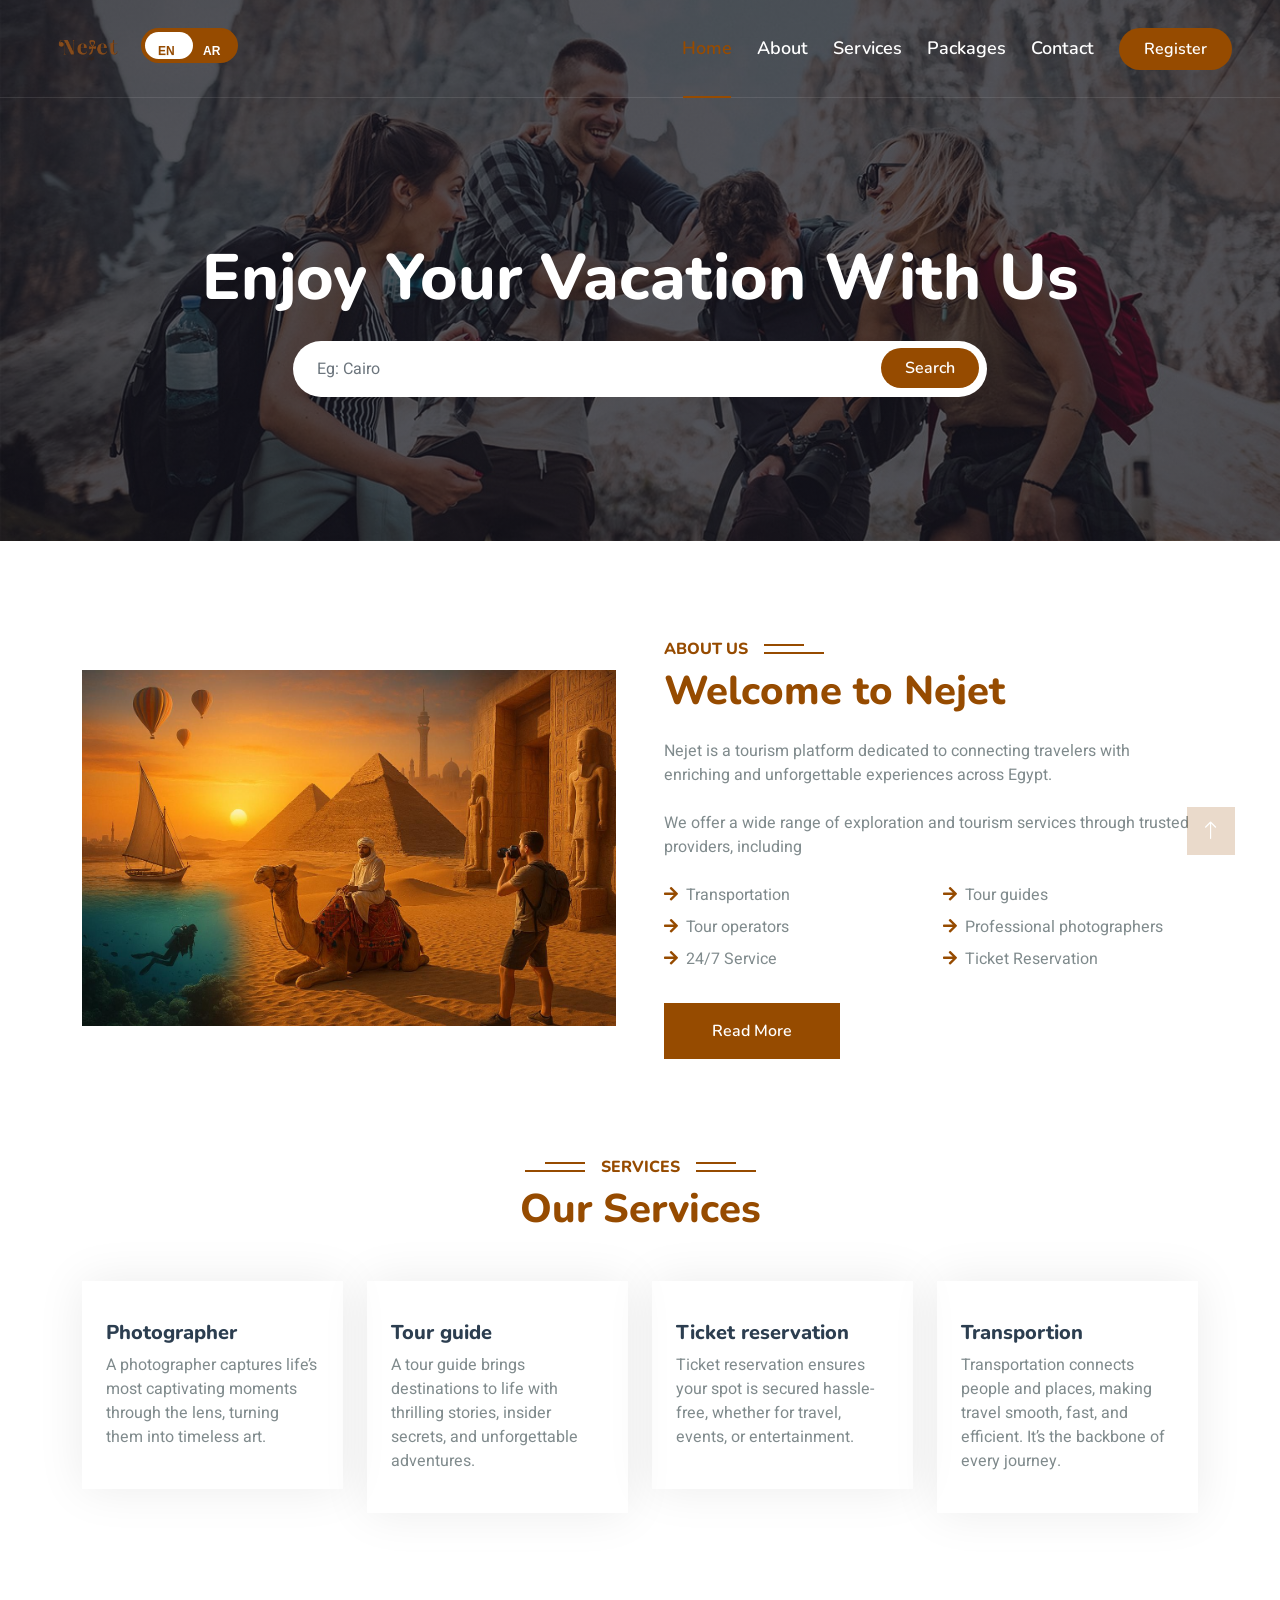
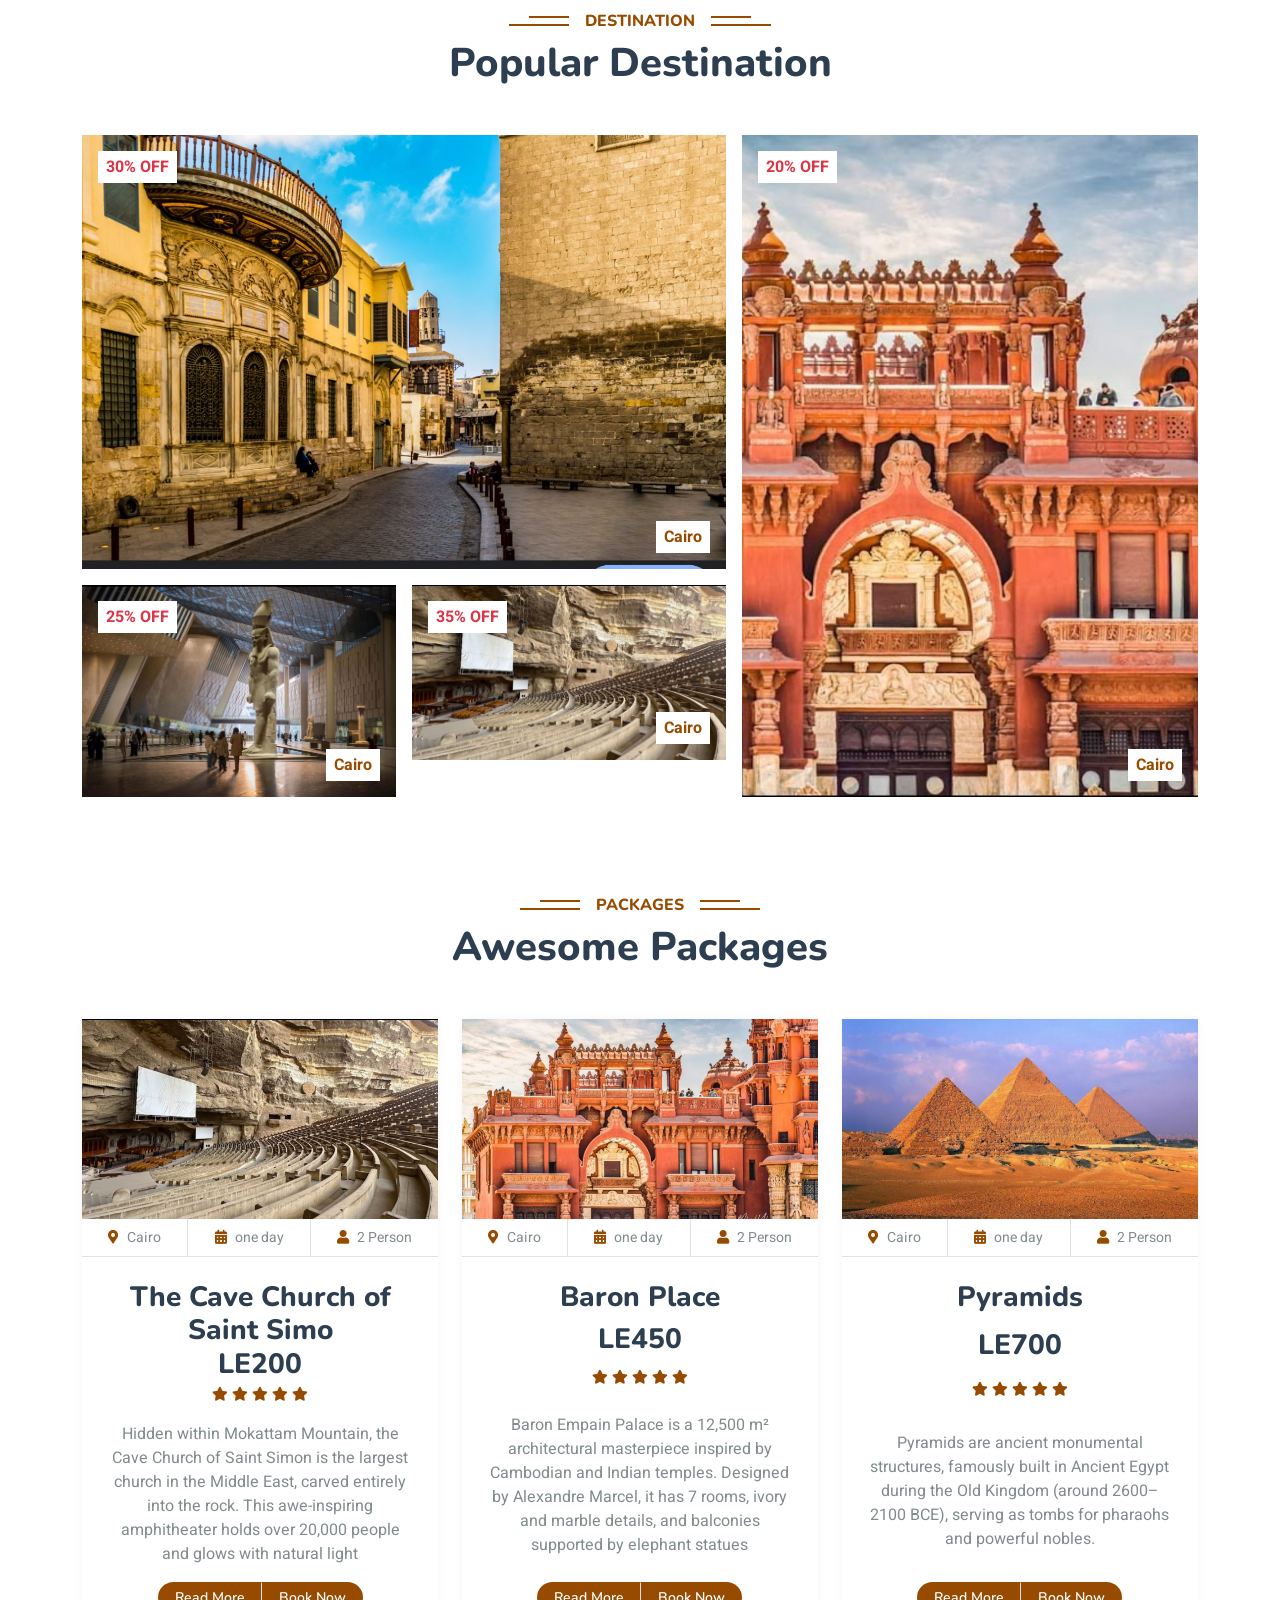
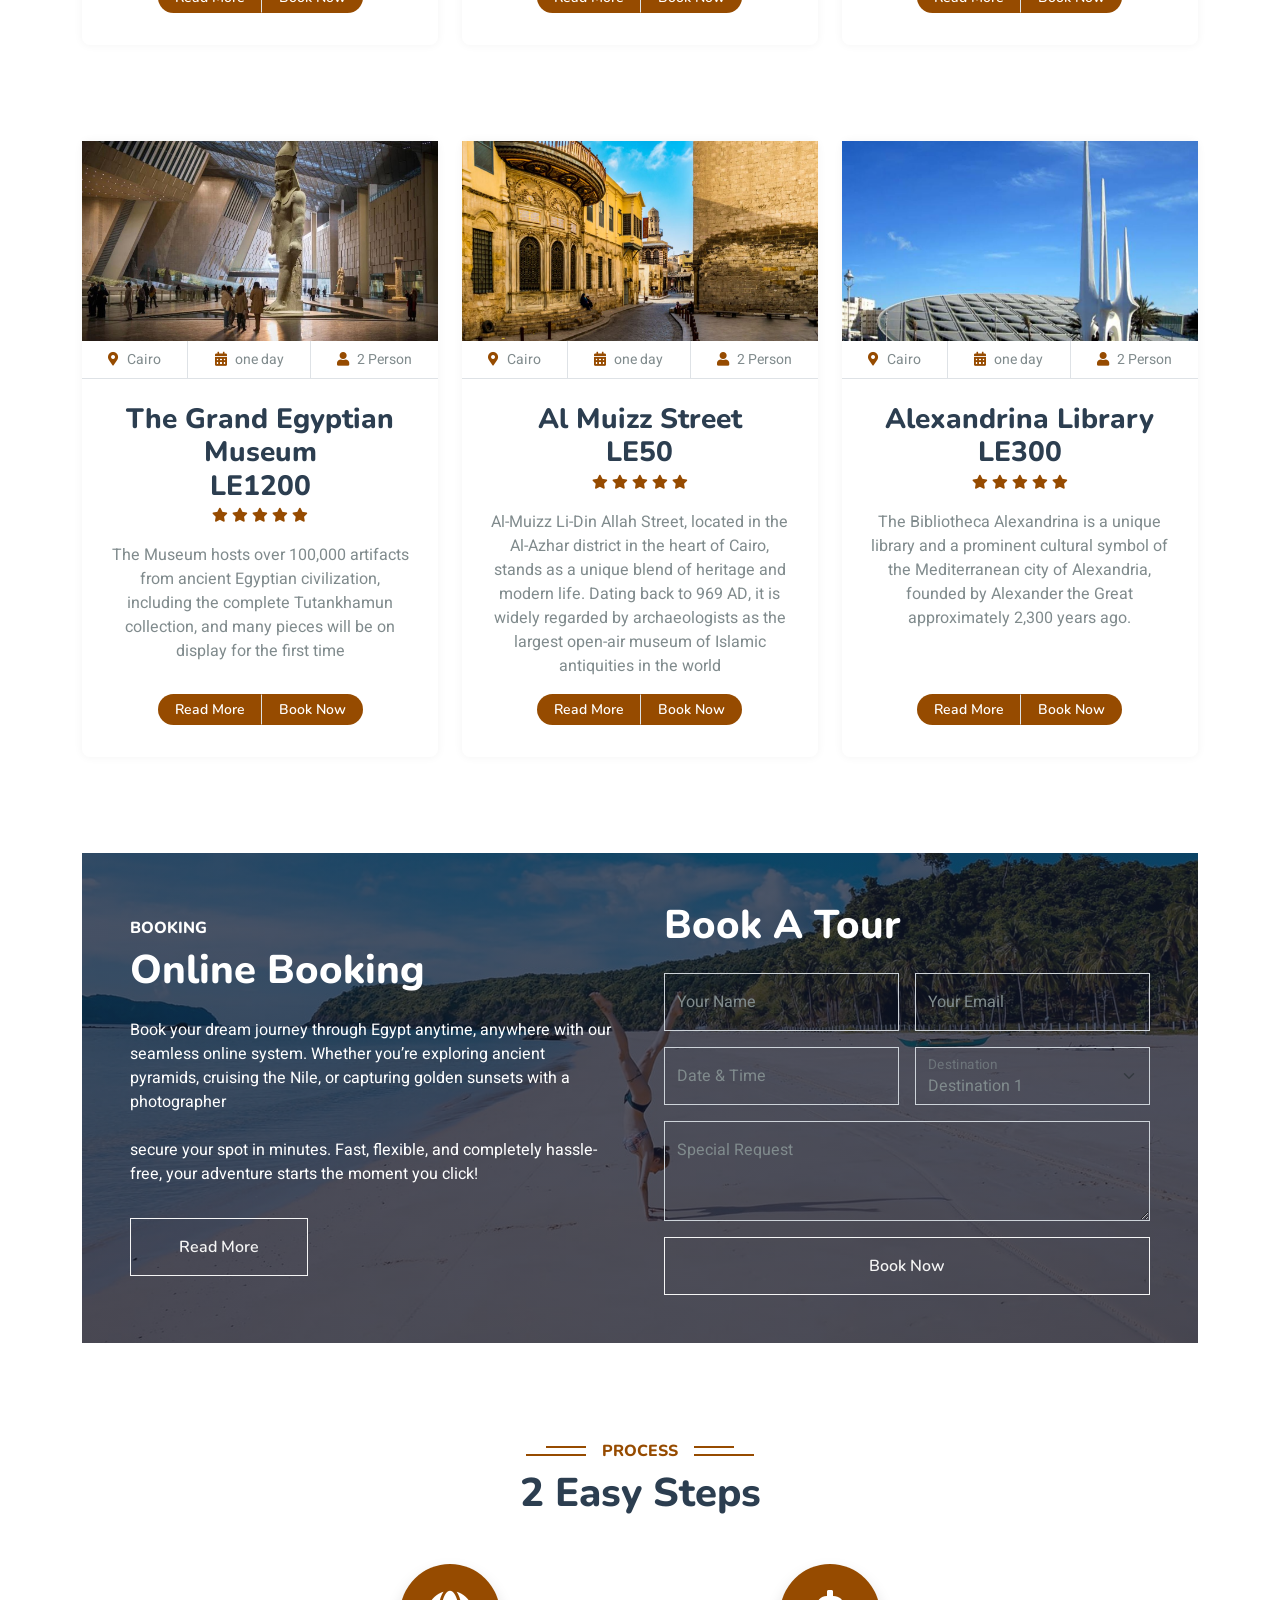
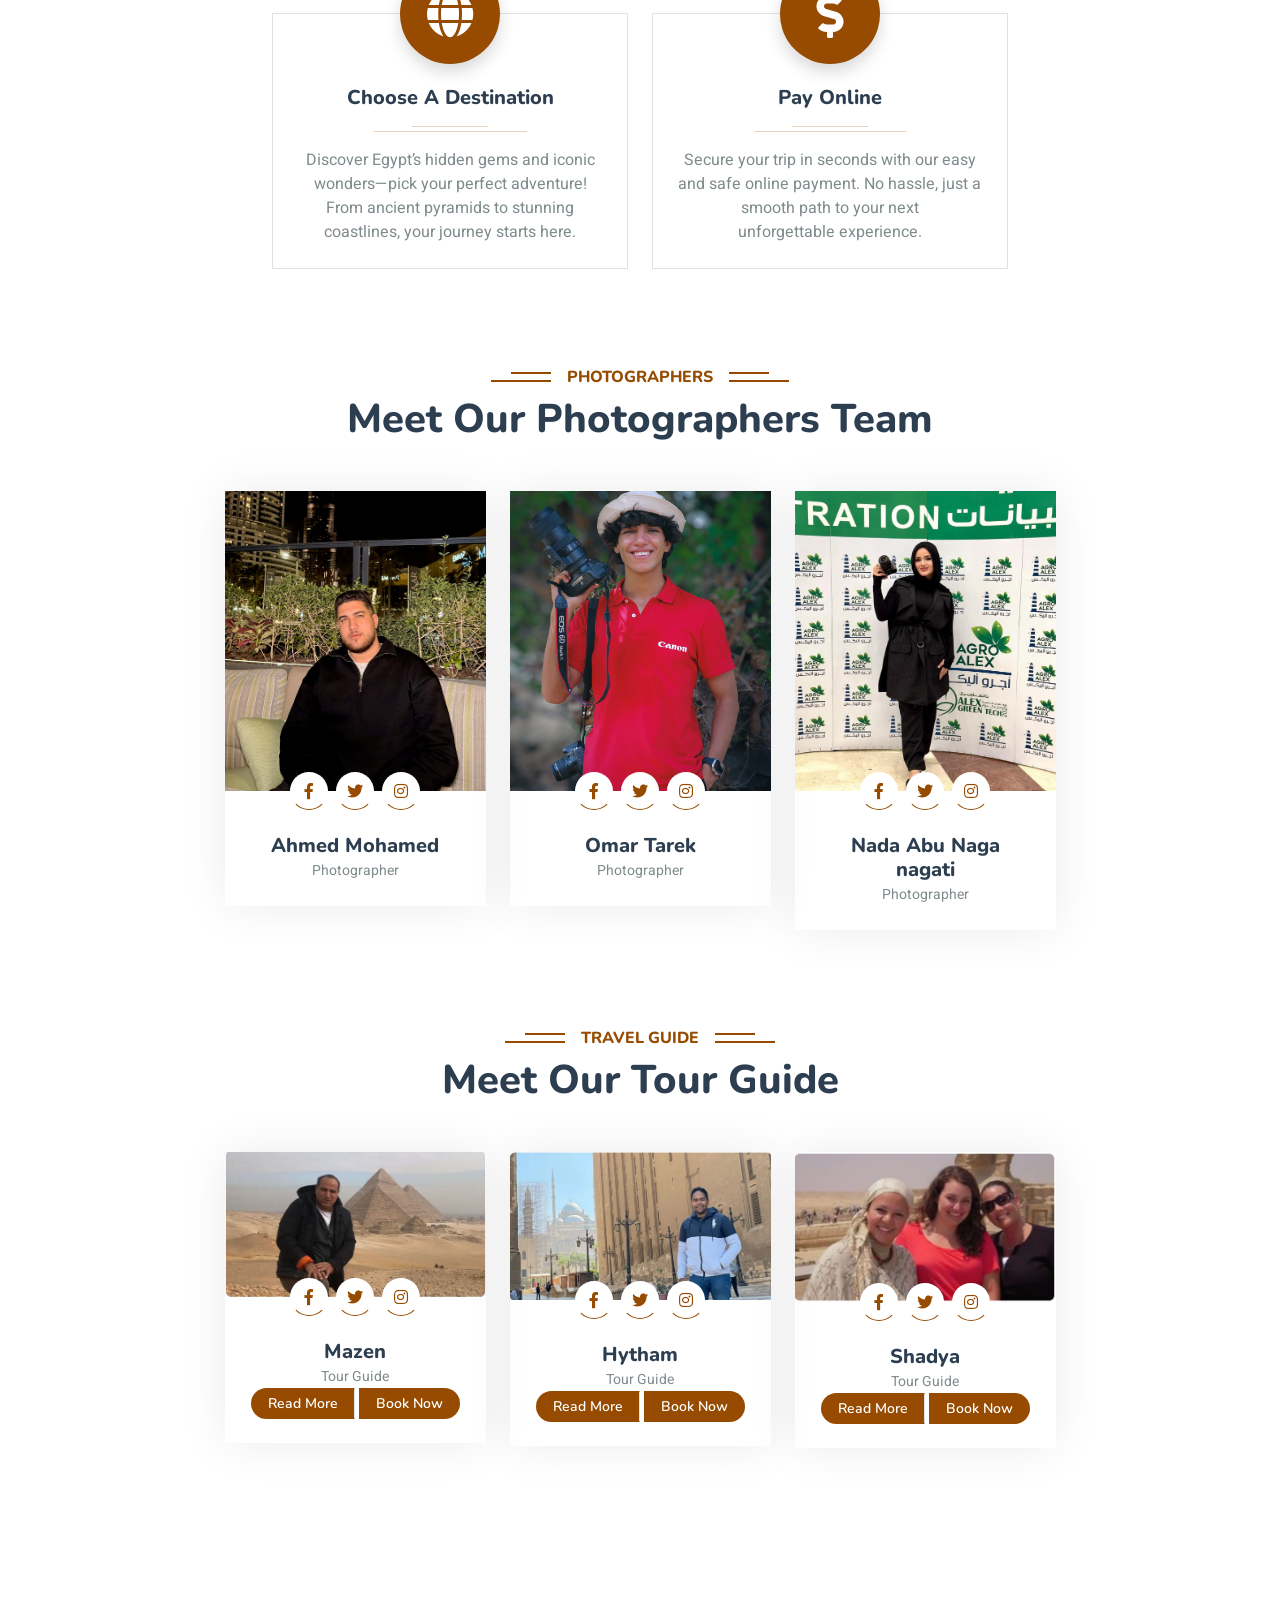
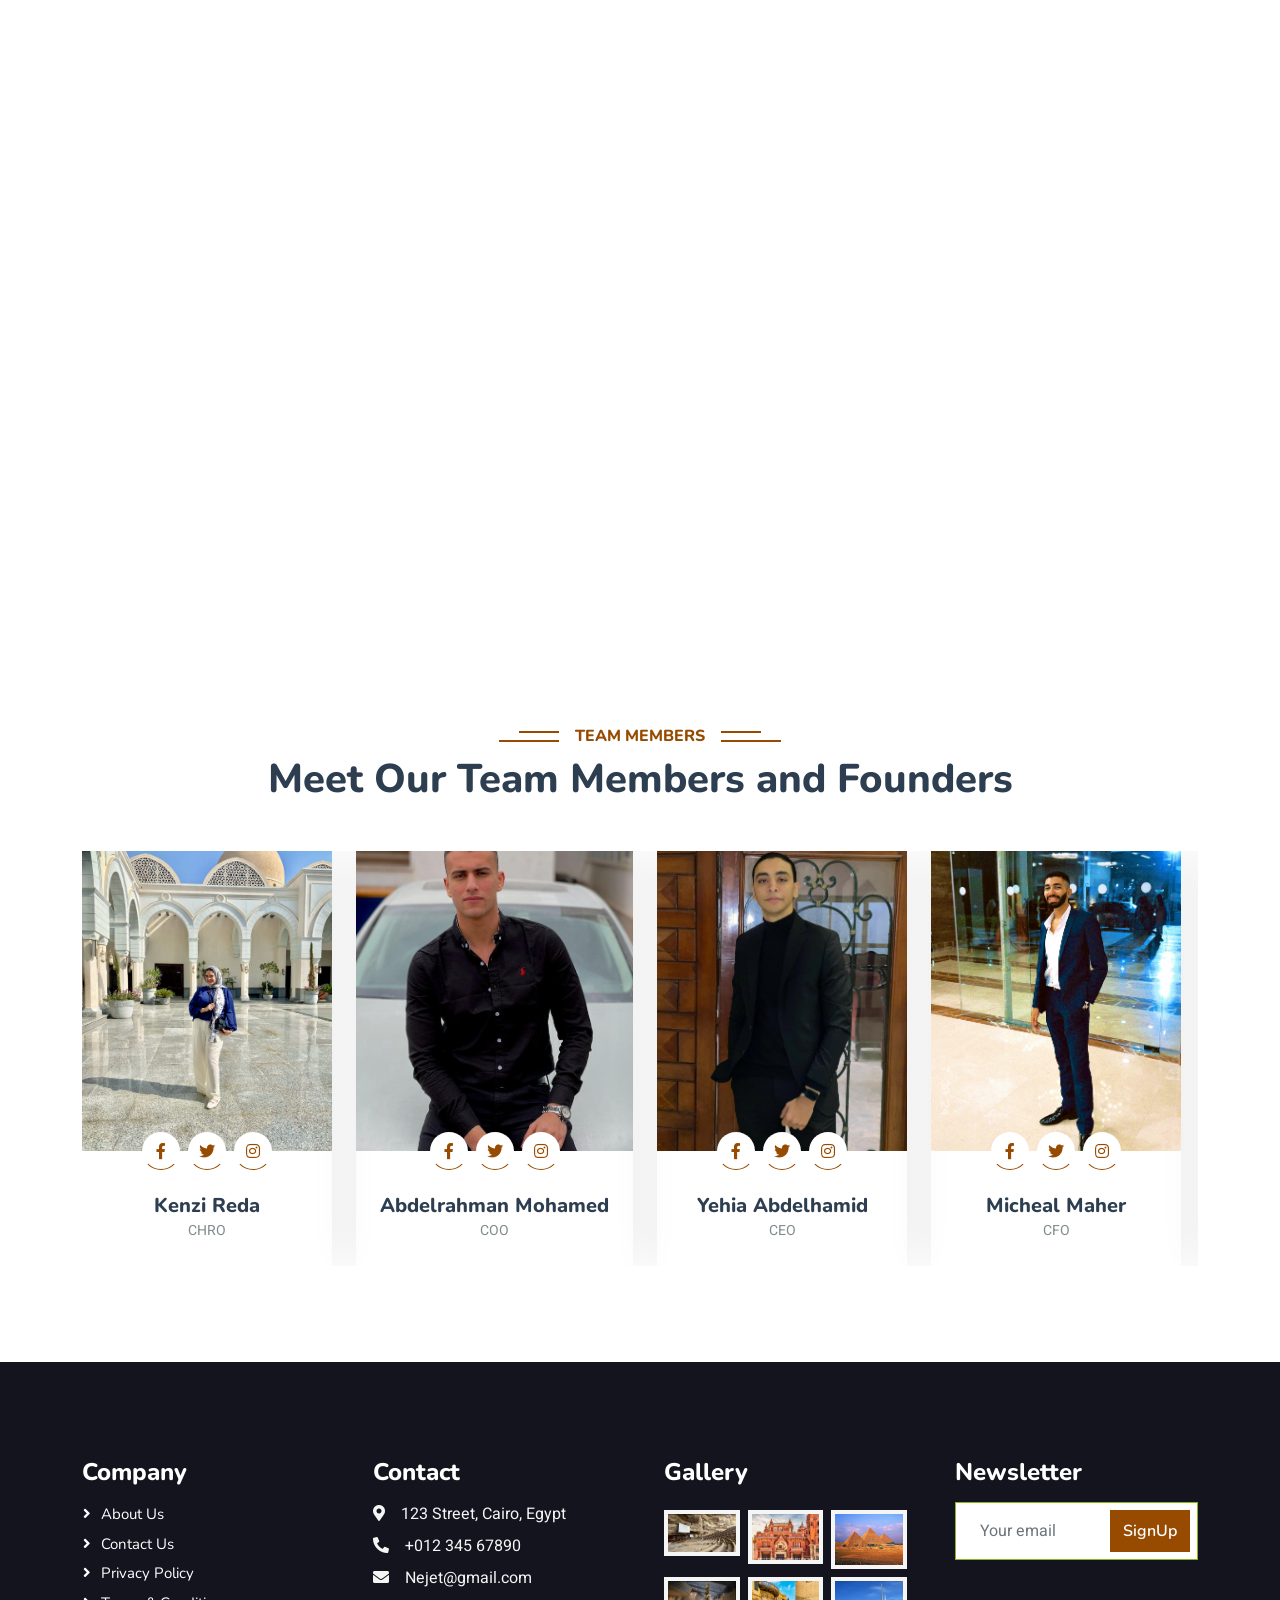
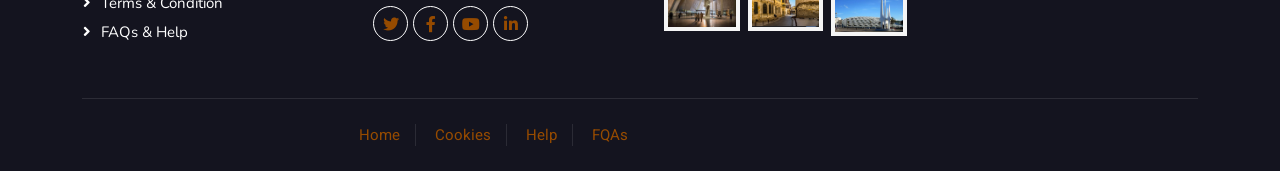
==== index.html @ c191aa4a "Add files via upload" ====
<!DOCTYPE html>
<html lang="en">

<head>
    <meta charset="utf-8">
    <title>Tourist - Travel Agency</title>
    <meta content="width=device-width, initial-scale=1.0" name="viewport">
    <meta content="" name="keywords">
    <meta content="" name="description">

    <!-- Favicon -->
    <link href="img/favicon.ico" rel="icon">

    <!-- Google Web Fonts -->
    <link rel="preconnect" href="https://fonts.googleapis.com">
    <link rel="preconnect" href="https://fonts.gstatic.com" crossorigin>
    <link href="https://fonts.googleapis.com/css2?family=Heebo:wght@400;500;600&family=Nunito:wght@600;700;800&display=swap" rel="stylesheet">

    <!-- Icon Font Stylesheet -->
    <link href="https://cdnjs.cloudflare.com/ajax/libs/font-awesome/5.10.0/css/all.min.css" rel="stylesheet">
    <link href="https://cdn.jsdelivr.net/npm/bootstrap-icons@1.4.1/font/bootstrap-icons.css" rel="stylesheet">

    <!-- Libraries Stylesheet -->
    <link href="lib/animate/animate.min.css" rel="stylesheet">
    <link href="lib/owlcarousel/assets/owl.carousel.min.css" rel="stylesheet">
    <link href="lib/tempusdominus/css/tempusdominus-bootstrap-4.min.css" rel="stylesheet" />

    <!-- Customized Bootstrap Stylesheet -->
    <link href="css/bootstrap.min.css" rel="stylesheet">

    <!-- Template Stylesheet -->
    <link href="css/style.css" rel="stylesheet">
</head>

<body>
    <!-- Spinner Start -->
    <div id="spinner" class="show bg-white position-fixed translate-middle w-100 vh-100 top-50 start-50 d-flex align-items-center justify-content-center">
        <div class="spinner-border text-primary" style="width: 3rem; height: 3rem;" role="status">
            <span class="sr-only">Loading...</span>
        </div>
    </div>
    <!-- Spinner End -->


  
     
      <!-- Navbar & Hero Start -->
    <div class="container-fluid position-relative p-0">
        <nav class="navbar navbar-expand-lg navbar-light px-4 px-lg-5 py-3 py-lg-0">
            <h1 class="m-0 d-flex align-items-center" style="color: #964B00;">
                <img src="./logoO.png" alt="Pharaoh Logo" style="height: 80px;" class="me-2">
                
            </h1>
            <div class="lang-switch">
                <div class="switch">
                    <input id="language-toggle" class="check-toggle check-toggle-round-flat" type="checkbox">
                    <label for="language-toggle"></label>
                    <span class="on">EN</span>
                    <span class="off">AR</span>
                </div>
            </div>
            <button class="navbar-toggler" type="button" data-bs-toggle="collapse" data-bs-target="#navbarCollapse">
                <span class="fa fa-bars"></span>
            </button>
            <div class="collapse navbar-collapse" id="navbarCollapse">
                <div class="navbar-nav ms-auto py-0">
                    <a href="index.html" class="nav-item nav-link active">Home</a>
                    <a href="about.html" class="nav-item nav-link">About</a>
                    <a href="service.html" class="nav-item nav-link">Services</a>
                    <a href="package.html" class="nav-item nav-link">Packages</a>
                    <a href="contact.html" class="nav-item nav-link">Contact</a>
                </div>
                <a href="./LoginAndSignUp.html" class="btn rounded-pill py-2 px-4" style="background-color: #964B00; color: white;">Register</a>
            </div>
        </nav>

        
    <!-- Navbar & Hero End -->


    <div class="container-fluid py-5 mb-5 hero-header position-relative" style="background-color: #964B00; overflow: hidden;">
        <!-- Video Background -->
        <video autoplay muted loop playsinline class="position-absolute top-0 start-0 w-100 h-100" style="object-fit: cover; z-index: 0;">
            <source src="./Video2.mp4" type="video/mp4">
            Your browser does not support the video tag.
        </video>
    
        <!-- Hero Content -->
        <div class="container py-5 position-relative" style="z-index: 1;">
            <div class="row justify-content-center py-5">
                <div class="col-lg-10 pt-lg-5 mt-lg-5 text-center">
                    <h1 class="display-3 text-white mb-3 animated slideInDown">Enjoy Your Vacation With Us</h1>
                    <p class="fs-4 text-white mb-4 animated slideInDown">
                    </p>
                    <div class="position-relative w-75 mx-auto animated slideInDown">
                        <input 
                            class="form-control border-0 rounded-pill w-100 py-3 ps-4 pe-5" 
                            type="text" 
                            placeholder="Eg: Cairo">
                        
                        <button 
                            type="button" 
                            class="btn rounded-pill py-2 px-4 position-absolute top-0 end-0 me-2" 
                            style="margin-top: 7px; background-color: #964B00; color: white; border: none;">
                            Search
                        </button>
                    </div>
                </div>
            </div>
        </div>
    </div>
    


   <!-- About Start -->
<div class="container-xxl py-5">
    <div class="container">
        <div class="row g-5">
            <div class="col-lg-6 wow fadeInUp" data-wow-delay="0.1s" style="min-height: 400px;">
                <div class="position-relative h-100">
                    <img class="img-fluid position-absolute w-100 h-100" 
                         src="./All.jpg" 
                         alt="" 
                         style="object-fit: contain;">
                </div>
            </div>
            
            <div class="col-lg-6 wow fadeInUp" data-wow-delay="0.3s">
                <h6 class="section-title bg-white text-start pe-3" style="color: #964B00;">About Us</h6>
                <h1 class="mb-4" style="color: #964B00;">Welcome to <span style="color: #964B00;">Nejet</span></h1>
                <p class="mb-4">Nejet is a tourism platform dedicated to connecting travelers with enriching and unforgettable experiences across Egypt. </p>
                <p class="mb-4">We offer a wide range of exploration and tourism services through trusted providers, including</p>
                <div class="row gy-2 gx-4 mb-4">
                    <div class="col-sm-6">
                        <p class="mb-0"><i class="fa fa-arrow-right me-2" style="color: #964B00;"></i>Transportation</p>
                    </div>
                    
                    <div class="col-sm-6">
                        <p class="mb-0"><i class="fa fa-arrow-right me-2" style="color: #964B00;"></i>Tour guides</p>
                    </div>
                    <div class="col-sm-6">
                        <p class="mb-0"><i class="fa fa-arrow-right me-2" style="color: #964B00;"></i>Tour operators</p>
                    </div>
                    <div class="col-sm-6">
                        <p class="mb-0"><i class="fa fa-arrow-right me-2" style="color: #964B00;"></i>Professional photographers</p>
                    </div>
                    <div class="col-sm-6">
                        <p class="mb-0"><i class="fa fa-arrow-right me-2" style="color: #964B00;"></i>24/7 Service</p>
                    </div>
                    <div class="col-sm-6">
                        <p class="mb-0"><i class="fa fa-arrow-right me-2" style="color: #964B00;"></i>Ticket Reservation</p>
                    </div>
                </div>
                <a class="btn py-3 px-5 mt-2" href="" style="background-color: #964B00; color: white; border: none;">Read More</a>
            </div>
        </div>
    </div>
</div>
<!-- About End -->



<!-- Service Start -->
<div class="container-xxl py-5">
    <div class="container">
        <div class="text-center wow fadeInUp" data-wow-delay="0.1s">
            <h6 class="section-title bg-white text-center px-3" style="color: #964B00;">Services</h6>
            <h1 class="mb-5" style="color: #964B00;">Our Services</h1>
        </div>
        <div class="row g-4">
            
          
            <div class="col-lg-3 col-sm-6 wow fadeInUp" data-wow-delay="0.5s">
                <div class="service-item rounded pt-3">
                    <div class="p-4">
                        <i class="" style="color: #964B00;"></i>
                        <h5>Photographer</h5>
                        <p>A photographer captures life’s most captivating moments through the lens, turning them into timeless art. </p>
                    </div>
                </div>
            </div>
            <div class="col-lg-3 col-sm-6 wow fadeInUp" data-wow-delay="0.5s">
                <div class="service-item rounded pt-3">
                    <div class="p-4">
                        <i class="" style="color: #964B00;"></i>
                        <h5>Tour guide</h5>
                        <p>A tour guide brings destinations to life with thrilling stories, insider secrets, and unforgettable adventures. </p>
                    </div>
                </div>
            </div>
            <div class="col-lg-3 col-sm-6 wow fadeInUp" data-wow-delay="0.7s">
                <div class="service-item rounded pt-3">
                    <div class="p-4">
                        <i class="" style="color: #964B00;"></i>
                        <h5>Ticket reservation</h5>
                        <p>Ticket reservation ensures your spot is secured hassle-free, whether for travel, events, or entertainment. </p>
                    </div>
                </div>
            </div>
            <div class="col-lg-3 col-sm-6 wow fadeInUp" data-wow-delay="0.7s">
                <div class="service-item rounded pt-3">
                    <div class="p-4">
                        <i class="" style="color: #964B00;"></i>
                        <h5>Transportion</h5>
                        <p>Transportation connects people and places, making travel smooth, fast, and efficient. It’s the backbone of every journey.</p>
                    </div>
                </div>
            </div>
        </div>
    </div>
</div>
<!-- Service End -->


<!-- Destination Start -->
<div class="container-xxl py-5 destination">
    <div class="container">
        <div class="text-center wow fadeInUp" data-wow-delay="0.1s">
            <h6 class="section-title bg-white text-center px-3" style="color: #964B00;">Destination</h6>
            <h1 class="mb-5">Popular Destination</h1>
        </div>
        <div class="row g-3">
            <div class="col-lg-7 col-md-6">
                <div class="row g-3">
                    <div class="col-lg-12 col-md-12 wow zoomIn" data-wow-delay="0.1s">
                        <a class="position-relative d-block overflow-hidden" href="">
                            <img class="img-fluid" src="./imageFive.jpg" alt="">
                            <div class="bg-white text-danger fw-bold position-absolute top-0 start-0 m-3 py-1 px-2">30% OFF</div>
                            <div class="bg-white fw-bold position-absolute bottom-0 end-0 m-3 py-1 px-2" style="color: #964B00;">Cairo</div>
                        </a>
                    </div>
                    <div class="col-lg-6 col-md-12 wow zoomIn" data-wow-delay="0.3s">
                        <a class="position-relative d-block overflow-hidden" href="">
                            <img class="img-fluid" src="./imageFour.jpg" alt="">
                            <div class="bg-white text-danger fw-bold position-absolute top-0 start-0 m-3 py-1 px-2">25% OFF</div>
                            <div class="bg-white fw-bold position-absolute bottom-0 end-0 m-3 py-1 px-2" style="color: #964B00;">Cairo</div>
                        </a>
                    </div>
                    <div class="col-lg-6 col-md-12 wow zoomIn" data-wow-delay="0.5s">
                        <a class="position-relative d-block overflow-hidden" href="">
                            <img class="img-fluid" src="./imageOne.jpg" alt="">
                            <div class="bg-white text-danger fw-bold position-absolute top-0 start-0 m-3 py-1 px-2">35% OFF</div>
                            <div class="bg-white fw-bold position-absolute bottom-0 end-0 m-3 py-1 px-2" style="color: #964B00;">Cairo</div>
                        </a>
                    </div>
                </div>
            </div>
            <div class="col-lg-5 col-md-6 wow zoomIn" data-wow-delay="0.7s" style="min-height: 350px;">
                <a class="position-relative d-block h-100 overflow-hidden" href="">
                    <img class="img-fluid position-absolute w-100 h-100" src="./imageTwo.jpg" alt="" style="object-fit: cover;">
                    <div class="bg-white text-danger fw-bold position-absolute top-0 start-0 m-3 py-1 px-2">20% OFF</div>
                    <div class="bg-white fw-bold position-absolute bottom-0 end-0 m-3 py-1 px-2" style="color: #964B00;">Cairo</div>
                </a>
            </div>
        </div>
    </div>
</div>
<!-- Destination End -->





<!-- Package Start -->
<div class="container-xxl py-5">
    <div class="container">
        <div class="text-center wow fadeInUp" data-wow-delay="0.1s">
            <h6 class="section-title bg-white text-center px-3" style="color: #964B00;">Packages</h6>
            <h1 class="mb-5">Awesome Packages</h1>
        </div>
        <div class="row g-4 justify-content-center">
            <!-- First package -->
            <div class="col-lg-4 col-md-6 wow fadeInUp" data-wow-delay="0.1s">
                <div class="package-item" style="display: flex; flex-direction: column; height: 100%; background: #fff; border-radius: 8px; box-shadow: 0 0 10px rgba(0,0,0,0.05);">
                    <div class="overflow-hidden">
                        <img class="img-fluid" src="./imageOne.jpg" alt="" style="width: 100%; height: 200px; object-fit: cover;">
                    </div>
                    <div class="d-flex border-bottom">
                        <small class="flex-fill text-center border-end py-2">
                            <i class="fa fa-map-marker-alt me-2" style="color: #964B00;"></i>Cairo
                        </small>
                        <small class="flex-fill text-center border-end py-2">
                            <i class="fa fa-calendar-alt me-2" style="color: #964B00;"></i>one day
                        </small>
                        <small class="flex-fill text-center py-2">
                            <i class="fa fa-user me-2" style="color: #964B00;"></i>2 Person
                        </small>
                    </div>
                    <div class="text-center p-4" style="flex-grow: 1; display: flex; flex-direction: column; justify-content: space-between;">
                        <h3 class="mb-0">The Cave Church of Saint Simo</h3>
                        <h3 class="mb-0">LE200</h3>
                        <div class="mb-3">
                            <small class="fa fa-star" style="color: #964B00;"></small>
                            <small class="fa fa-star" style="color: #964B00;"></small>
                            <small class="fa fa-star" style="color: #964B00;"></small>
                            <small class="fa fa-star" style="color: #964B00;"></small>
                            <small class="fa fa-star" style="color: #964B00;"></small>
                        </div>
                        <p>Hidden within Mokattam Mountain, the Cave Church of Saint Simon is the largest church in the Middle East, carved entirely into the rock. This awe-inspiring amphitheater holds over 20,000 people and glows with natural light</p>
                        <div class="d-flex justify-content-center mb-2">
                            <a href="#" class="btn btn-sm px-3 border-end" style="border-radius: 30px 0 0 30px; background-color: #964B00; color: #fff;">Read More</a>
                            <a href="payment.html" class="btn btn-sm px-3" style="border-radius: 0 30px 30px 0; background-color: #964B00; color: #fff;">Book Now</a>
                        </div>
                    </div>
                </div>
            </div>

            <!-- Second package -->
            <div class="col-lg-4 col-md-6 wow fadeInUp" data-wow-delay="0.3s">
                <div class="package-item" style="display: flex; flex-direction: column; height: 100%; background: #fff; border-radius: 8px; box-shadow: 0 0 10px rgba(0,0,0,0.05);">
                    <div class="overflow-hidden">
                        <img class="img-fluid" src="./imageTwo.jpg" alt="" style="width: 100%; height: 200px; object-fit: cover;">
                    </div>
                    <div class="d-flex border-bottom">
                        <small class="flex-fill text-center border-end py-2">
                            <i class="fa fa-map-marker-alt me-2" style="color: #964B00;"></i>Cairo
                        </small>
                        <small class="flex-fill text-center border-end py-2">
                            <i class="fa fa-calendar-alt me-2" style="color: #964B00;"></i>one day
                        </small>
                        <small class="flex-fill text-center py-2">
                            <i class="fa fa-user me-2" style="color: #964B00;"></i>2 Person
                        </small>
                    </div>
                    <div class="text-center p-4" style="flex-grow: 1; display: flex; flex-direction: column; justify-content: space-between;">
                        <h3 class="mb-0">Baron Place</h3>
                        <h3 class="mb-0">LE450</h3>
                        <div class="mb-3">
                            <small class="fa fa-star" style="color: #964B00;"></small>
                            <small class="fa fa-star" style="color: #964B00;"></small>
                            <small class="fa fa-star" style="color: #964B00;"></small>
                            <small class="fa fa-star" style="color: #964B00;"></small>
                            <small class="fa fa-star" style="color: #964B00;"></small>
                        </div>
                        <p>Baron Empain Palace is a 12,500 m² architectural masterpiece inspired by Cambodian and Indian temples. Designed by Alexandre Marcel, it has 7 rooms, ivory and marble details, and balconies supported by elephant statues</p>
                        <div class="d-flex justify-content-center mb-2">
                            <a href="#" class="btn btn-sm px-3 border-end" style="border-radius: 30px 0 0 30px; background-color: #964B00; color: #fff;">Read More</a>
                            <a href="payment.html" class="btn btn-sm px-3" style="border-radius: 0 30px 30px 0; background-color: #964B00; color: #fff;">Book Now</a>
                        </div>
                    </div>
                </div>
            </div>

            <!-- Third package -->
            <div class="col-lg-4 col-md-6 wow fadeInUp" data-wow-delay="0.5s">
                <div class="package-item" style="display: flex; flex-direction: column; height: 100%; background: #fff; border-radius: 8px; box-shadow: 0 0 10px rgba(0,0,0,0.05);">
                    <div class="overflow-hidden">
                        <img class="img-fluid" src="./imageThree.jpg" alt="" style="width: 100%; height: 200px; object-fit: cover;">
                    </div>
                    <div class="d-flex border-bottom">
                        <small class="flex-fill text-center border-end py-2">
                            <i class="fa fa-map-marker-alt me-2" style="color: #964B00;"></i>Cairo
                        </small>
                        <small class="flex-fill text-center border-end py-2">
                            <i class="fa fa-calendar-alt me-2" style="color: #964B00;"></i>one day
                        </small>
                        <small class="flex-fill text-center py-2">
                            <i class="fa fa-user me-2" style="color: #964B00;"></i>2 Person
                        </small>
                    </div>
                    <div class="text-center p-4" style="flex-grow: 1; display: flex; flex-direction: column; justify-content: space-between;">
                        <h3 class="mb-0">Pyramids</h3>
                        <h3 class="mb-0">LE700</h3>
                        <div class="mb-3">
                            <small class="fa fa-star" style="color: #964B00;"></small>
                            <small class="fa fa-star" style="color: #964B00;"></small>
                            <small class="fa fa-star" style="color: #964B00;"></small>
                            <small class="fa fa-star" style="color: #964B00;"></small>
                            <small class="fa fa-star" style="color: #964B00;"></small>
                        </div>
                        <p>Pyramids are ancient monumental structures, famously built in Ancient Egypt during the Old Kingdom (around 2600–2100 BCE), serving as tombs for pharaohs and powerful nobles.</p>
                        <div class="d-flex justify-content-center mb-2">
                            <a href="./ReadMore.html" class="btn btn-sm px-3 border-end" style="border-radius: 30px 0 0 30px; background-color: #964B00; color: #fff;">Read More</a>
                            <a href="payment.html" class="btn btn-sm px-3" style="border-radius: 0 30px 30px 0; background-color: #964B00; color: #fff;">Book Now</a>
                        </div>
                    </div>
                </div>
            </div>
            
        </div>
    </div>
</div>
<!-- Package End -->

<!-- Package Start -->
<div class="container-xxl py-5">
    <div class="container">
        <div class="row g-4 justify-content-center align-items-stretch">
            <!-- First package -->
            <div class="col-lg-4 col-md-6 wow fadeInUp" data-wow-delay="0.1s">
                <div class="package-item" style="display: flex; flex-direction: column; height: 100%; background: #fff; border-radius: 8px; box-shadow: 0 0 10px rgba(0,0,0,0.05);">
                    <div class="overflow-hidden">
                        <img class="img-fluid" src="./imageFour.jpg" alt="" style="width: 100%; height: 200px; object-fit: cover;">
                    </div>
                    <div class="d-flex border-bottom">
                        <small class="flex-fill text-center border-end py-2">
                            <i class="fa fa-map-marker-alt me-2" style="color: #964B00;"></i>Cairo
                        </small>
                        <small class="flex-fill text-center border-end py-2">
                            <i class="fa fa-calendar-alt me-2" style="color: #964B00;"></i>one day
                        </small>
                        <small class="flex-fill text-center py-2">
                            <i class="fa fa-user me-2" style="color: #964B00;"></i>2 Person
                        </small>
                    </div>
                    <div class="text-center p-4" style="flex-grow: 1; display: flex; flex-direction: column; justify-content: space-between;">
                        <h3 class="mb-0">The Grand Egyptian Museum</h3>
                        <h3 class="mb-0">LE1200</h3>
                        <div class="mb-3">
                            <small class="fa fa-star" style="color: #964B00;"></small>
                            <small class="fa fa-star" style="color: #964B00;"></small>
                            <small class="fa fa-star" style="color: #964B00;"></small>
                            <small class="fa fa-star" style="color: #964B00;"></small>
                            <small class="fa fa-star" style="color: #964B00;"></small>
                        </div>
                        <p style="flex-grow: 1;">The Museum hosts over 100,000 artifacts from ancient Egyptian civilization, including the complete Tutankhamun collection, and many pieces will be on display for the first time</p>
                        <div class="d-flex justify-content-center mb-2">
                            <a href="./ReadMore2.html" class="btn btn-sm px-3 border-end" style="border-radius: 30px 0 0 30px; background-color: #964B00; color: #fff;">Read More</a>
                            <a href="./payment.html" class="btn btn-sm px-3" style="border-radius: 0 30px 30px 0; background-color: #964B00; color: #fff;">Book Now</a>
                        </div>
                    </div>
                </div>
            </div>

            <!-- Second package -->
            <div class="col-lg-4 col-md-6 wow fadeInUp" data-wow-delay="0.3s">
                <div class="package-item" style="display: flex; flex-direction: column; height: 100%; background: #fff; border-radius: 8px; box-shadow: 0 0 10px rgba(0,0,0,0.05);">
                    <div class="overflow-hidden">
                        <img class="img-fluid" src="./imageFive.jpg" alt="" style="width: 100%; height: 200px; object-fit: cover;">
                    </div>
                    <div class="d-flex border-bottom">
                        <small class="flex-fill text-center border-end py-2">
                            <i class="fa fa-map-marker-alt me-2" style="color: #964B00;"></i>Cairo
                        </small>
                        <small class="flex-fill text-center border-end py-2">
                            <i class="fa fa-calendar-alt me-2" style="color: #964B00;"></i>one day
                        </small>
                        <small class="flex-fill text-center py-2">
                            <i class="fa fa-user me-2" style="color: #964B00;"></i>2 Person
                        </small>
                    </div>
                    <div class="text-center p-4" style="flex-grow: 1; display: flex; flex-direction: column; justify-content: space-between;">
                        <h3 class="mb-0">Al Muizz Street</h3>
                        <h3 class="mb-0">LE50</h3>
                        <div class="mb-3">
                            <small class="fa fa-star" style="color: #964B00;"></small>
                            <small class="fa fa-star" style="color: #964B00;"></small>
                            <small class="fa fa-star" style="color: #964B00;"></small>
                            <small class="fa fa-star" style="color: #964B00;"></small>
                            <small class="fa fa-star" style="color: #964B00;"></small>
                        </div>
                        <p style="flex-grow: 1;"> Al-Muizz Li-Din Allah Street, located in the Al-Azhar district in the heart of Cairo, stands as a unique blend of heritage and modern life. Dating back to 969 AD, it is widely regarded by archaeologists as the largest open-air museum of Islamic antiquities in the world</p>
                        <div class="d-flex justify-content-center mb-2">
                            <a href="#" class="btn btn-sm px-3 border-end" style="border-radius: 30px 0 0 30px; background-color: #964B00; color: #fff;">Read More</a>
                            <a href="#" class="btn btn-sm px-3" style="border-radius: 0 30px 30px 0; background-color: #964B00; color: #fff;">Book Now</a>
                        </div>
                    </div>
                </div>
            </div>

            <!-- Third package -->
            <div class="col-lg-4 col-md-6 wow fadeInUp" data-wow-delay="0.5s">
                <div class="package-item" style="display: flex; flex-direction: column; height: 100%; background: #fff; border-radius: 8px; box-shadow: 0 0 10px rgba(0,0,0,0.05);">
                    <div class="overflow-hidden">
                        <img class="img-fluid" src="./imageSix.jpg" alt="" style="width: 100%; height: 200px; object-fit: cover;">
                    </div>
                    <div class="d-flex border-bottom">
                        <small class="flex-fill text-center border-end py-2">
                            <i class="fa fa-map-marker-alt me-2" style="color: #964B00;"></i>Cairo
                        </small>
                        <small class="flex-fill text-center border-end py-2">
                            <i class="fa fa-calendar-alt me-2" style="color: #964B00;"></i>one day
                        </small>
                        <small class="flex-fill text-center py-2">
                            <i class="fa fa-user me-2" style="color: #964B00;"></i>2 Person
                        </small>
                    </div>
                    <div class="text-center p-4" style="flex-grow: 1; display: flex; flex-direction: column; justify-content: space-between;">
                        <h3 class="mb-0">Alexandrina Library</h3>
                        <h3 class="mb-0">LE300</h3>
                        <div class="mb-3">
                            <small class="fa fa-star" style="color: #964B00;"></small>
                            <small class="fa fa-star" style="color: #964B00;"></small>
                            <small class="fa fa-star" style="color: #964B00;"></small>
                            <small class="fa fa-star" style="color: #964B00;"></small>
                            <small class="fa fa-star" style="color: #964B00;"></small>
                        </div>
                        <p style="flex-grow: 1;">The Bibliotheca Alexandrina is a unique library and a prominent cultural symbol of the Mediterranean city of Alexandria, founded by Alexander the Great approximately 2,300 years ago. </p>
                        <div class="d-flex justify-content-center mb-2">
                            <a href="#" class="btn btn-sm px-3 border-end" style="border-radius: 30px 0 0 30px; background-color: #964B00; color: #fff;">Read More</a>
                            <a href="#" class="btn btn-sm px-3" style="border-radius: 0 30px 30px 0; background-color: #964B00; color: #fff;">Book Now</a>
                        </div>
                    </div>
                </div>
            </div>
        </div>
    </div>
</div>
<!-- Package End -->




<!-- Booking Start -->
    <div class="container-xxl py-5 wow fadeInUp" data-wow-delay="0.1s">
        <div class="container">
            <div class="booking p-5">
                <div class="row g-5 align-items-center">
                    <div class="col-md-6 text-white">
                        <h6 class="text-white text-uppercase">Booking</h6>
                        <h1 class="text-white mb-4">Online Booking</h1>
                        <p class="mb-4">Book your dream journey through Egypt anytime, anywhere with our seamless online system. Whether you’re exploring ancient pyramids, cruising the Nile, or capturing golden sunsets with a photographer</p>
                        <p class="mb-4">secure your spot in minutes. Fast, flexible, and completely hassle-free, your adventure starts the moment you click!</p>
                        <a class="btn btn-outline-light py-3 px-5 mt-2" href="">Read More</a>
                    </div>
                    <div class="col-md-6">
                        <h1 class="text-white mb-4">Book A Tour</h1>
                        <form>
                            <div class="row g-3">
                                <div class="col-md-6">
                                    <div class="form-floating">
                                        <input type="text" class="form-control bg-transparent" id="name" placeholder="Your Name">
                                        <label for="name">Your Name</label>
                                    </div>
                                </div>
                                <div class="col-md-6">
                                    <div class="form-floating">
                                        <input type="email" class="form-control bg-transparent" id="email" placeholder="Your Email">
                                        <label for="email">Your Email</label>
                                    </div>
                                </div>
                                <div class="col-md-6">
                                    <div class="form-floating date" id="date3" data-target-input="nearest">
                                        <input type="text" class="form-control bg-transparent datetimepicker-input" id="datetime" placeholder="Date & Time" data-target="#date3" data-toggle="datetimepicker" />
                                        <label for="datetime">Date & Time</label>
                                    </div>
                                </div>
                                <div class="col-md-6">
                                    <div class="form-floating">
                                        <select class="form-select bg-transparent" id="select1">
                                            <option value="1">Destination 1</option>
                                            <option value="2">Destination 2</option>
                                            <option value="3">Destination 3</option>
                                        </select>
                                        <label for="select1">Destination</label>
                                    </div>
                                </div>
                                <div class="col-12">
                                    <div class="form-floating">
                                        <textarea class="form-control bg-transparent" placeholder="Special Request" id="message" style="height: 100px"></textarea>
                                        <label for="message">Special Request</label>
                                    </div>
                                </div>
                                <div class="col-12">
                                    <button class="btn btn-outline-light w-100 py-3" type="submit">Book Now</button>
                                </div>
                            </div>
                        </form>
                    </div>
                </div>
            </div>
        </div>
    </div>
    <!-- Booking Start -->


    <!-- Process Start -->
<div class="container-xxl py-5">
    <div class="container">
        <div class="text-center pb-4 wow fadeInUp" data-wow-delay="0.1s">
            <h6 class="section-title bg-white text-center px-3" style="color: #964B00;">Process</h6>
            <h1 class="mb-5">2 Easy Steps</h1>
        </div>
        <div class="row gy-5 gx-4 justify-content-center">
            <div class="col-lg-4 col-sm-6 text-center pt-4 wow fadeInUp" data-wow-delay="0.1s">
                <div class="position-relative border pt-5 pb-4 px-4" style="border-color: #964B00;">
                    <div class="d-inline-flex align-items-center justify-content-center rounded-circle position-absolute top-0 start-50 translate-middle shadow"
                         style="width: 100px; height: 100px; background-color: #964B00;">
                        <i class="fa fa-globe fa-3x text-white"></i>
                    </div>
                    <h5 class="mt-4">Choose A Destination</h5>
                    <hr class="w-25 mx-auto mb-1" style="background-color: #964B00;">
                    <hr class="w-50 mx-auto mt-0" style="background-color: #964B00;">
                    <p class="mb-0">Discover Egypt’s hidden gems and iconic wonders—pick your perfect adventure! From ancient pyramids to stunning coastlines, your journey starts here.
                    </p>
                </div>
            </div>
            <div class="col-lg-4 col-sm-6 text-center pt-4 wow fadeInUp" data-wow-delay="0.3s">
                <div class="position-relative border pt-5 pb-4 px-4" style="border-color: #964B00;">
                    <div class="d-inline-flex align-items-center justify-content-center rounded-circle position-absolute top-0 start-50 translate-middle shadow"
                         style="width: 100px; height: 100px; background-color: #964B00;">
                        <i class="fa fa-dollar-sign fa-3x text-white"></i>
                    </div>
                    <h5 class="mt-4">Pay Online</h5>
                    <hr class="w-25 mx-auto mb-1" style="background-color: #964B00;">
                    <hr class="w-50 mx-auto mt-0" style="background-color: #964B00;">
                    <p class="mb-0">Secure your trip in seconds with our easy and safe online payment. No hassle, just a smooth path to your next unforgettable experience.</p>
                </div>
            </div>
            
        </div>
    </div>
</div>
<!-- Process End -->



<!-- photography Start -->
<div class="container-xxl py-5">
    <div class="container">
        <div class="text-center wow fadeInUp" data-wow-delay="0.1s">
            <h6 class="section-title bg-white text-center px-3" style="color: #964B00;">photographers</h6>
            <h1 class="mb-5">Meet Our Photographers Team</h1>
        </div>
        <div class="row g-4 justify-content-center">
            <div class="col-lg-3 col-md-6 wow fadeInUp" data-wow-delay="0.1s">
                <div class="team-item text-center">
                    <div class="overflow-hidden" style="height: 300px;">
                        <img class="img-fluid w-100 h-100" style="object-fit: cover;" src="./Pone.jpg" alt="">
                    </div>
                    <div class="position-relative d-flex justify-content-center" style="margin-top: -19px;">
                        <a class="btn btn-square mx-1" href="#"><i class="fab fa-facebook-f"></i></a>
                        <a class="btn btn-square mx-1" href="#"><i class="fab fa-twitter"></i></a>
                        <a class="btn btn-square mx-1" href="#"><i class="fab fa-instagram"></i></a>
                    </div>
                    <div class="text-center p-4">
                        <h5 class="mb-0">Ahmed Mohamed</h5>
                        <small>Photographer</small>
                    </div>
                </div>
            </div>
            <div class="col-lg-3 col-md-6 wow fadeInUp" data-wow-delay="0.3s">
                <div class="team-item text-center">
                    <div class="overflow-hidden" style="height: 300px;">
                        <img class="img-fluid w-100 h-100" style="object-fit: cover;" src="./Pthree.jpg" alt="">
                    </div>
                    <div class="position-relative d-flex justify-content-center" style="margin-top: -19px;">
                        <a class="btn btn-square mx-1" href="#"><i class="fab fa-facebook-f"></i></a>
                        <a class="btn btn-square mx-1" href="#"><i class="fab fa-twitter"></i></a>
                        <a class="btn btn-square mx-1" href="#"><i class="fab fa-instagram"></i></a>
                    </div>
                    <div class="text-center p-4">
                        <h5 class="mb-0">Omar Tarek</h5>
                        <small>Photographer</small>
                    </div>
                </div>
            </div>
            <div class="col-lg-3 col-md-6 wow fadeInUp" data-wow-delay="0.5s">
                <div class="team-item text-center">
                    <div class="overflow-hidden" style="height: 300px;">
                        <img class="img-fluid w-100 h-100" style="object-fit: cover;" src="./Ptwo.jpg" alt="">
                    </div>
                    <div class="position-relative d-flex justify-content-center" style="margin-top: -19px;">
                        <a class="btn btn-square mx-1" href="#"><i class="fab fa-facebook-f"></i></a>
                        <a class="btn btn-square mx-1" href="#"><i class="fab fa-twitter"></i></a>
                        <a class="btn btn-square mx-1" href="#"><i class="fab fa-instagram"></i></a>
                    </div>
                    <div class="text-center p-4">
                        <h5 class="mb-0">Nada Abu Naga nagati</h5>
                        <small>Photographer</small>
                    </div>
                </div>
            </div>
        </div>
    </div>
</div>

    <!-- photography Team End -->

    <!-- tour guides Start -->
<div class="container-xxl py-5">
    <div class="container">
        <div class="text-center wow fadeInUp" data-wow-delay="0.1s">
            <h6 class="section-title bg-white text-center px-3" style="color: #964B00;">Travel Guide</h6>
            <h1 class="mb-5">Meet Our Tour Guide</h1>
        </div>
        <div class="row g-4 justify-content-center">
            <div class="col-lg-3 col-md-6 wow fadeInUp" data-wow-delay="0.1s">
                <div class="team-item">
                    <div class="overflow-hidden">
                        <img class="img-fluid" src="./Tone.jpg" alt="">
                    </div>
                    <div class="position-relative d-flex justify-content-center" style="margin-top: -19px;">
                        <a class="btn btn-square mx-1" href=""><i class="fab fa-facebook-f"></i></a>
                        <a class="btn btn-square mx-1" href=""><i class="fab fa-twitter"></i></a>
                        <a class="btn btn-square mx-1" href=""><i class="fab fa-instagram"></i></a>
                    </div>
                    <div class="text-center p-4">
                        <h5 class="mb-0">Mazen</h5>
                        <small>Tour Guide</small>
                        <div>
                        <a href="./Portfilio1.html" class="btn btn-sm px-3 border-end" style="border-radius: 30px 0px 0 30px; background-color: #964B00; color: #fff;">Read More</a>
                        <a href="payment.html" class="btn btn-sm px-3" style="border-radius: 0 30px 30px 0; background-color: #964B00; color: #fff;">Book Now</a>
                        </div>
                       
                    </div>
                </div>
            </div>
            <div class="col-lg-3 col-md-6 wow fadeInUp" data-wow-delay="0.3s">
                <div class="team-item">
                    <div class="overflow-hidden">
                        <img class="img-fluid" src="./ttwo.jpg" alt="">
                    </div>
                    <div class="position-relative d-flex justify-content-center" style="margin-top: -19px;">
                        <a class="btn btn-square mx-1" href=""><i class="fab fa-facebook-f"></i></a>
                        <a class="btn btn-square mx-1" href=""><i class="fab fa-twitter"></i></a>
                        <a class="btn btn-square mx-1" href=""><i class="fab fa-instagram"></i></a>
                    </div>
                    <div class="text-center p-4">
                        <h5 class="mb-0">Hytham</h5>
                        <small>Tour Guide</small>
                        <div>
                            <a href="./Portfilio2.html" class="btn btn-sm px-3 border-end" style="border-radius: 30px 0px 0 30px; background-color: #964B00; color: #fff;">Read More</a>
                            <a href="payment.html" class="btn btn-sm px-3" style="border-radius: 0 30px 30px 0; background-color: #964B00; color: #fff;">Book Now</a>
                            </div>
                    </div>
                </div>
            </div>
            <div class="col-lg-3 col-md-6 wow fadeInUp" data-wow-delay="0.5s">
                <div class="team-item">
                    <div class="overflow-hidden">
                        <img class="img-fluid" src="./tthree.jpg" alt="">
                    </div>
                    <div class="position-relative d-flex justify-content-center" style="margin-top: -19px;">
                        <a class="btn btn-square mx-1" href=""><i class="fab fa-facebook-f"></i></a>
                        <a class="btn btn-square mx-1" href=""><i class="fab fa-twitter"></i></a>
                        <a class="btn btn-square mx-1" href=""><i class="fab fa-instagram"></i></a>
                    </div>
                    <div class="text-center p-4">
                        <h5 class="mb-0">Shadya</h5>
                        <small>Tour Guide</small>
                        <div>
                            <a href="./Portfilio3.html" class="btn btn-sm px-3 border-end" style="border-radius: 30px 0px 0 30px; background-color: #964B00; color: #fff;">Read More</a>
                            <a href="payment.html" class="btn btn-sm px-3" style="border-radius: 0 30px 30px 0; background-color: #964B00; color: #fff;">Book Now</a>
                        </div>
                    </div>
                </div>
            </div>
        </div>
    </div>
</div>
<!-- tour guides End -->



<!-- transpiration Packages -->
<div class="container-xxl py-5">
    <div class="container">
        <div class="text-center wow fadeInUp" data-wow-delay="0.1s">
            <h6 class="section-title bg-white text-center px-3" style="color: #964B00;">Transportation Packages</h6>
            <h1 class="mb-5">Transportation Packages</h1>
        </div>
        <div class="row g-4 justify-content-center">
            <!-- First package -->
            <div class="col-lg-4 col-md-6 wow fadeInUp" data-wow-delay="0.1s">
                <div class="package-item" style="display: flex; flex-direction: column; height: 100%; background: #fff; border-radius: 8px; box-shadow: 0 0 10px rgba(0,0,0,0.05);">
                    <div class="overflow-hidden">
                        <img class="img-fluid" src="./TimageOne.jpg" alt="" style="width: 100%; height: 200px; object-fit: cover;">
                    </div>
                    <div class="d-flex border-bottom">
                        <small class="flex-fill text-center border-end py-2">
                            <i class="fa fa-map-marker-alt me-2" style="color: #964B00;"></i>Cairo
                        </small>
                        <small class="flex-fill text-center border-end py-2">
                            <i class="fa fa-calendar-alt me-2" style="color: #964B00;"></i>one day
                        </small>
                        <small class="flex-fill text-center py-2">
                            <i class="fa fa-user me-2" style="color: #964B00;"></i>2 Person
                        </small>
                    </div>
                    <div class="text-center p-4" style="flex-grow: 1; display: flex; flex-direction: column; justify-content: space-between;">
                        <h3 class="mb-0">LE130.00</h3>
                        <div class="mb-3">
                            <small class="fa fa-star" style="color: #964B00;"></small>
                            <small class="fa fa-star" style="color: #964B00;"></small>
                            <small class="fa fa-star" style="color: #964B00;"></small>
                            <small class="fa fa-star" style="color: #964B00;"></small>
                            <small class="fa fa-star" style="color: #964B00;"></small>
                        </div>
                        <p>Ride Together, Adventure Together!
                            Hop on our comfortable, air-conditioned bus — the perfect way to explore Egypt with friends and fellow travelers. Relax, enjoy the journey, and let the road to adventure unfold!
                        </p>
                        <div class="d-flex justify-content-center mb-2">
                            <a href="payment.html" class="btn btn-sm px-3" style="border-radius: 30px 30px 30px 30px; background-color: #964B00; color: #fff;">Book Now</a>
                        </div>
                    </div>
                </div>
            </div>

            <!-- Second package -->
            <div class="col-lg-4 col-md-6 wow fadeInUp" data-wow-delay="0.3s">
                <div class="package-item" style="display: flex; flex-direction: column; height: 100%; background: #fff; border-radius: 8px; box-shadow: 0 0 10px rgba(0,0,0,0.05);">
                    <div class="overflow-hidden">
                        <img class="img-fluid" src="./TimageTwo.webp" alt="" style="width: 100%; height: 200px; object-fit: cover;">
                    </div>
                    <div class="d-flex border-bottom">
                        <small class="flex-fill text-center border-end py-2">
                            <i class="fa fa-map-marker-alt me-2" style="color: #964B00;"></i>Cairo
                        </small>
                        <small class="flex-fill text-center border-end py-2">
                            <i class="fa fa-calendar-alt me-2" style="color: #964B00;"></i>one day
                        </small>
                        <small class="flex-fill text-center py-2">
                            <i class="fa fa-user me-2" style="color: #964B00;"></i>2 Person
                        </small>
                    </div>
                    <div class="text-center p-4" style="flex-grow: 1; display: flex; flex-direction: column; justify-content: space-between;">
                        <h3 class="mb-0">LE950.00</h3>
                        <div class="mb-3">
                            <small class="fa fa-star" style="color: #964B00;"></small>
                            <small class="fa fa-star" style="color: #964B00;"></small>
                            <small class="fa fa-star" style="color: #964B00;"></small>
                            <small class="fa fa-star" style="color: #964B00;"></small>
                            <small class="fa fa-star" style="color: #964B00;"></small>
                        </div>
                        <p>Your Private Ride to Discovery!
                            Travel in style with our private car service — fast, flexible, and made just for you. Whether it’s a quick escape or a full-day journey, you’re in the driver’s seat of your adventure!
                        </p>
                        <div class="d-flex justify-content-center mb-2">
                            
                            <a href="payment.html" class="btn btn-sm px-3" style="border-radius: 30px 30px 30px 30px; background-color: #964B00; color: #fff;">Book Now</a>
                        </div>
                    </div>
                </div>
            </div>
        </div>
    </div>
</div>
<!-- transpiration Packages -->

<!-- Team Members Start -->
<div class="container-xxl py-5">
    <div class="container">
        <div class="text-center wow fadeInUp" data-wow-delay="0.1s">
            <h6 class="section-title bg-white text-center px-3" style="color: #964B00;">Team Members</h6>
            <h1 class="mb-5">Meet Our Team Members and Founders</h1>
        </div>

        <!-- Scrollable Flex Row -->
        <div class="d-flex flex-nowrap overflow-auto gap-4">
            
            <!-- Member 1 -->
            <div class="team-item text-center" style="min-width: 250px; flex: 0 0 auto;">
                <div class="overflow-hidden" style="height: 300px;">
                    <img class="img-fluid w-100 h-100" style="object-fit: cover;" src="./Fone.jpg" alt="">
                </div>
                <div class="position-relative d-flex justify-content-center" style="margin-top: -19px;">
                    <a class="btn btn-square mx-1" href="#"><i class="fab fa-facebook-f"></i></a>
                    <a class="btn btn-square mx-1" href="#"><i class="fab fa-twitter"></i></a>
                    <a class="btn btn-square mx-1" href="#"><i class="fab fa-instagram"></i></a>
                </div>
                <div class="text-center p-4">
                    <h5 class="mb-0">Kenzi Reda</h5>
                    <small>CHRO</small>
                </div>
            </div>

            

            <!-- Member 3 -->
            <div class="team-item text-center" style="min-width: 250px; flex: 0 0 auto;">
                <div class="overflow-hidden" style="height: 300px;">
                    <img class="img-fluid w-100 h-100" style="object-fit: cover;" src="./Ffive.jpg" alt="">
                </div>
                <div class="position-relative d-flex justify-content-center" style="margin-top: -19px;">
                    <a class="btn btn-square mx-1" href="#"><i class="fab fa-facebook-f"></i></a>
                    <a class="btn btn-square mx-1" href="#"><i class="fab fa-twitter"></i></a>
                    <a class="btn btn-square mx-1" href="#"><i class="fab fa-instagram"></i></a>
                </div>
                <div class="text-center p-4">
                    <h5 class="mb-0">Abdelrahman Mohamed</h5>
                    <small>COO</small>
                </div>
            </div>
            <!-- Member 2 -->
            <div class="team-item text-center" style="min-width: 250px; flex: 0 0 auto;">
                <div class="overflow-hidden" style="height: 300px;">
                    <img class="img-fluid w-100 h-100" style="object-fit: cover;" src="./Ffour.jpg" alt="">
                </div>
                <div class="position-relative d-flex justify-content-center" style="margin-top: -19px;">
                    <a class="btn btn-square mx-1" href="#"><i class="fab fa-facebook-f"></i></a>
                    <a class="btn btn-square mx-1" href="#"><i class="fab fa-twitter"></i></a>
                    <a class="btn btn-square mx-1" href="#"><i class="fab fa-instagram"></i></a>
                </div>
                <div class="text-center p-4">
                    <h5 class="mb-0">Yehia Abdelhamid</h5>
                    <small>CEO</small>
                </div>
            </div>

            <!-- Member 4 -->
            <div class="team-item text-center" style="min-width: 250px; flex: 0 0 auto;">
                <div class="overflow-hidden" style="height: 300px;">
                    <img class="img-fluid w-100 h-100" style="object-fit: cover;" src="./Fthree.jpg" alt="">
                </div>
                <div class="position-relative d-flex justify-content-center" style="margin-top: -19px;">
                    <a class="btn btn-square mx-1" href="#"><i class="fab fa-facebook-f"></i></a>
                    <a class="btn btn-square mx-1" href="#"><i class="fab fa-twitter"></i></a>
                    <a class="btn btn-square mx-1" href="#"><i class="fab fa-instagram"></i></a>
                </div>
                <div class="text-center p-4">
                    <h5 class="mb-0">Micheal Maher</h5>
                    <small>CFO</small>
                </div>
            </div>

            <!-- Member 5 -->
            <div class="team-item text-center" style="min-width: 250px; flex: 0 0 auto;">
                <div class="overflow-hidden" style="height: 300px;">
                    <img class="img-fluid w-100 h-100" style="object-fit: cover;" src="./Ftwo.jpg" alt="">
                </div>
                <div class="position-relative d-flex justify-content-center" style="margin-top: -19px;">
                    <a class="btn btn-square mx-1" href="#"><i class="fab fa-facebook-f"></i></a>
                    <a class="btn btn-square mx-1" href="#"><i class="fab fa-twitter"></i></a>
                    <a class="btn btn-square mx-1" href="#"><i class="fab fa-instagram"></i></a>
                </div>
                <div class="text-center p-4">
                    <h5 class="mb-0">Rahma Gharib</h5>
                    <small>CMO</small>
                </div>
            </div>

        </div>
    </div>
</div>
<!-- Team Members End -->





        

<!-- Footer Start -->
<div class="container-fluid bg-dark text-light footer pt-5 mt-5 wow fadeIn" data-wow-delay="0.1s">
    <div class="container py-5">
        <div class="row g-5">
            <div class="col-lg-3 col-md-6">
                <h4 class="text-white mb-3">Company</h4>
                <a class="btn btn-link" href="">About Us</a>
                <a class="btn btn-link" href="">Contact Us</a>
                <a class="btn btn-link" href="./PrivacyPolicy.html">Privacy Policy</a>
                <a class="btn btn-link" href="./TermsandConditions.html">Terms & Condition</a>
                <a class="btn btn-link" href="">FAQs & Help</a>
            </div>
            <div class="col-lg-3 col-md-6">
                <h4 class="text-white mb-3">Contact</h4>
                <p class="mb-2"><i class="fa fa-map-marker-alt me-3"></i>123 Street, Cairo, Egypt</p>
                <p class="mb-2"><i class="fa fa-phone-alt me-3"></i>+012 345 67890</p>
                <p class="mb-2"><i class="fa fa-envelope me-3"></i>Nejet@gmail.com</p>
                <div class="d-flex pt-2">
                    <a class="btn btn-outline-light btn-social" href=""><i class="fab fa-twitter"></i></a>
                    <a class="btn btn-outline-light btn-social" href=""><i class="fab fa-facebook-f"></i></a>
                    <a class="btn btn-outline-light btn-social" href=""><i class="fab fa-youtube"></i></a>
                    <a class="btn btn-outline-light btn-social" href=""><i class="fab fa-linkedin-in"></i></a>
                </div>
            </div>
            <div class="col-lg-3 col-md-6">
                <h4 class="text-white mb-3">Gallery</h4>
                <div class="row g-2 pt-2">
                    <div class="col-4">
                        <img class="img-fluid bg-light p-1" src="./imageOne.jpg" alt="">
                    </div>
                    <div class="col-4">
                        <img class="img-fluid bg-light p-1" src="./imageTwo.jpg" alt="">
                    </div>
                    <div class="col-4">
                        <img class="img-fluid bg-light p-1" src="./imageThree.jpg" alt="">
                    </div>
                    <div class="col-4">
                        <img class="img-fluid bg-light p-1" src="./imageFour.jpg" alt="">
                    </div>
                    <div class="col-4">
                        <img class="img-fluid bg-light p-1" src="./imageFive.jpg" alt="">
                    </div>
                    <div class="col-4">
                        <img class="img-fluid bg-light p-1" src="./imageSix.jpg" alt="">
                    </div>
                </div>
            </div>
            <div class="col-lg-3 col-md-6">
                <h4 class="text-white mb-3">Newsletter</h4>
                
                <div class="position-relative mx-auto" style="max-width: 400px;">
                    <input class="form-control border-primary w-100 py-3 ps-4 pe-5" type="text" placeholder="Your email">
                    <button type="button" class="btn btn-primary py-2 position-absolute top-0 end-0 mt-2 me-2" style="background-color: #964B00; border-color: #964B00;">SignUp</button>
                </div>
            </div>
        </div>
    </div>
    <div class="container">
        <div class="copyright">
            <div class="row">

                <div class="col-md-6 text-center text-md-end">
                    <div class="footer-menu">
                        <a href="">Home</a>
                        <a href="">Cookies</a>
                        <a href="">Help</a>
                        <a href="">FQAs</a>
                    </div>
                </div>
            </div>
        </div>
    </div>
</div>
<!-- Footer End -->


    <!-- Back to Top -->
    <a href="#" class="btn btn-lg btn-lg-square back-to-top" style="background-color: #964B00; border-color: #964B00;">
        <i class="bi bi-arrow-up" style="color: white;"></i>
    </a>
    


    <!-- JavaScript Libraries -->
    <script src="https://code.jquery.com/jquery-3.4.1.min.js"></script>
    <script src="https://cdn.jsdelivr.net/npm/bootstrap@5.0.0/dist/js/bootstrap.bundle.min.js"></script>
    <script src="lib/wow/wow.min.js"></script>
    <script src="lib/easing/easing.min.js"></script>
    <script src="lib/waypoints/waypoints.min.js"></script>
    <script src="lib/owlcarousel/owl.carousel.min.js"></script>
    <script src="lib/tempusdominus/js/moment.min.js"></script>
    <script src="lib/tempusdominus/js/moment-timezone.min.js"></script>
    <script src="lib/tempusdominus/js/tempusdominus-bootstrap-4.min.js"></script>

    <!-- Template Javascript -->
    <script src="js/main.js"></script>
</body>

</html>
---- css/style.css ----
/********** Template CSS **********/
:root {
    --primary: #964B00;
    --secondary: #964B00;
    --light: #964B00;
    --dark: #964B00;
}
.btn-brown {
    background-color: #964B00 !important;
    color: white !important;
    border: none !important;
}

.btn-brown:hover {
    background-color: #7b3f00 !important;
}


.fw-medium {
    font-weight: 600 !important;
}

.fw-semi-bold {
    font-weight: 700 !important;
}

.back-to-top {
    position: fixed;
    display: none;
    right: 45px;
    bottom: 45px;
    z-index: 99;
}


/*** Spinner ***/
#spinner {
    opacity: 0;
    visibility: hidden;
    transition: opacity .5s ease-out, visibility 0s linear .5s;
    z-index: 99999;
}

#spinner.show {
    transition: opacity .5s ease-out, visibility 0s linear 0s;
    visibility: visible;
    opacity: 1;
}


/*** Button ***/
.btn {
    font-family: 'Nunito', sans-serif;
    font-weight: 600;
    transition: .5s;
}

.btn.btn-primary,
.btn.btn-secondary {
    color: #ffffff;
}

.btn-square {
    width: 38px;
    height: 38px;
}

.btn-sm-square {
    width: 32px;
    height: 32px;
}

.btn-lg-square {
    width: 48px;
    height: 48px;
}

.btn-square,
.btn-sm-square,
.btn-lg-square {
    padding: 0;
    display: flex;
    align-items: center;
    justify-content: center;
    font-weight: normal;
    border-radius: 0px;
}


/*** Navbar ***/
.navbar-light .navbar-nav .nav-link {
    font-family: 'Nunito', sans-serif;
    position: relative;
    margin-right: 25px;
    padding: 35px 0;
    color: #FFFFFF !important;
    font-size: 18px;
    font-weight: 600;
    outline: none;
    transition: .5s;
}
.topbar {
    position: relative;
    z-index: 1; /* Makes sure it stays on top */
}
.sticky-top.navbar-light .navbar-nav .nav-link {
    padding: 20px 0;
    color: var(--dark) !important;
}

.navbar-light .navbar-nav .nav-link:hover,
.navbar-light .navbar-nav .nav-link.active {
    color: var(--primary) !important;
}

.navbar-light .navbar-brand img {
    max-height: 60px;
    transition: .5s;
}

.sticky-top.navbar-light .navbar-brand img {
    max-height: 45px;
}

@media (max-width: 991.98px) {
    .sticky-top.navbar-light {
        position: relative;
        background: #FFFFFF;
    }

    .navbar-light .navbar-collapse {
        margin-top: 15px;
        border-top: 1px solid #DDDDDD;
    }

    .navbar-light .navbar-nav .nav-link,
    .sticky-top.navbar-light .navbar-nav .nav-link {
        padding: 10px 0;
        margin-left: 0;
        color: var(--dark) !important;
    }

    .navbar-light .navbar-brand img {
        max-height: 45px;
    }
}

@media (min-width: 992px) {
    .navbar-light {
        position: absolute;
        width: 100%;
        top: 0;
        left: 0;
        border-bottom: 1px solid rgba(256, 256, 256, .1);
        z-index: 999;
    }
    
    .sticky-top.navbar-light {
        position: fixed;
        background: #FFFFFF;
    }

    .navbar-light .navbar-nav .nav-link::before {
        position: absolute;
        content: "";
        width: 0;
        height: 2px;
        bottom: -1px;
        left: 50%;
        background: var(--primary);
        transition: .5s;
    }

    .navbar-light .navbar-nav .nav-link:hover::before,
    .navbar-light .navbar-nav .nav-link.active::before {
        width: calc(100% - 2px);
        left: 1px;
    }

    .navbar-light .navbar-nav .nav-link.nav-contact::before {
        display: none;
    }
}


/*** Hero Header ***/
.hero-header {
    background: linear-gradient(rgba(20, 20, 31, .7), rgba(20, 20, 31, .7)), url(../img/bg-hero.jpg);
    background-position: center center;
    background-repeat: no-repeat;
    background-size: cover;
}

.breadcrumb-item + .breadcrumb-item::before {
    color: rgba(255, 255, 255, .5);
}




/*** Section Title ***/
.section-title {
    position: relative;
    display: inline-block;
    text-transform: uppercase;
}

.section-title::before {
    position: absolute;
    content: "";
    width: calc(100% + 80px);
    height: 2px;
    top: 4px;
    left: -40px;
    background: var(--primary);
    z-index: -1;
}

.section-title::after {
    position: absolute;
    content: "";
    width: calc(100% + 120px);
    height: 2px;
    bottom: 5px;
    left: -60px;
    background: var(--primary);
    z-index: -1;
}

.section-title.text-start::before {
    width: calc(100% + 40px);
    left: 0;
}

.section-title.text-start::after {
    width: calc(100% + 60px);
    left: 0;
}


/*** Service ***/
.service-item {
    box-shadow: 0 0 45px rgba(0, 0, 0, .08);
    transition: .5s;
}

.service-item:hover {
    background: var(--primary);
}

.service-item * {
    transition: .5s;
}

.service-item:hover * {
    color: var(--light) !important;
}


/*** Destination ***/
.destination img {
    transition: .5s;
}

.destination a:hover img {
    transform: scale(1.1);
}


/*** Package ***/
.package-item {
    box-shadow: 0 0 45px rgba(0, 0, 0, .08);
}

.package-item img {
    transition: .5s;
}

.package-item:hover img {
    transform: scale(1.1);
}


/*** Booking ***/
.booking {
    background: linear-gradient(rgba(15, 23, 43, .7), rgba(15, 23, 43, .7)), url(../img/booking.jpg);
    background-position: center center;
    background-repeat: no-repeat;
    background-size: cover;
}


/*** Team ***/
.team-item {
    box-shadow: 0 0 45px rgba(0, 0, 0, .08);
}

.team-item img {
    transition: .5s;
}

.team-item:hover img {
    transform: scale(1.1);
}

.team-item .btn {
    background: #FFFFFF;
    color: var(--primary);
    border-radius: 20px;
    border-bottom: 1px solid var(--primary);
}

.team-item .btn:hover {
    background: var(--primary);
    color: #FFFFFF;
}


/*** Testimonial ***/
.testimonial-carousel::before {
    position: absolute;
    content: "";
    top: 0;
    left: 0;
    height: 100%;
    width: 0;
    background: linear-gradient(to right, rgba(255, 255, 255, 1) 0%, rgba(255, 255, 255, 0) 100%);
    z-index: 1;
}

.testimonial-carousel::after {
    position: absolute;
    content: "";
    top: 0;
    right: 0;
    height: 100%;
    width: 0;
    background: linear-gradient(to left, rgba(255, 255, 255, 1) 0%, rgba(255, 255, 255, 0) 100%);
    z-index: 1;
}

@media (min-width: 768px) {
    .testimonial-carousel::before,
    .testimonial-carousel::after {
        width: 200px;
    }
}

@media (min-width: 992px) {
    .testimonial-carousel::before,
    .testimonial-carousel::after {
        width: 300px;
    }
}

.testimonial-carousel .owl-item .testimonial-item,
.testimonial-carousel .owl-item.center .testimonial-item * {
    transition: .5s;
}

.testimonial-carousel .owl-item.center .testimonial-item {
    background: var(--primary) !important;
    border-color: var(--primary) !important;
}

.testimonial-carousel .owl-item.center .testimonial-item * {
    color: #FFFFFF !important;
}

.testimonial-carousel .owl-dots {
    margin-top: 24px;
    display: flex;
    align-items: flex-end;
    justify-content: center;
}

.testimonial-carousel .owl-dot {
    position: relative;
    display: inline-block;
    margin: 0 5px;
    width: 15px;
    height: 15px;
    border: 1px solid #CCCCCC;
    border-radius: 15px;
    transition: .5s;
}

.testimonial-carousel .owl-dot.active {
    background: var(--primary);
    border-color: var(--primary);
}

/*** Payment ***/
/* Apply styles only to the .billing-form */
.billing-form .container {
    display: flex;
    justify-content: center;
    align-items: center;
    min-height: 100vh;
    background: #1f242d;
    padding: 25px;
}

.billing-form .container form {
    width: 700px;
    padding: 40px;
    background: #fff;
    border-radius: 10px;
}

.billing-form form .row {
    display: flex;
    gap: 15px;
    flex-wrap: wrap;
}

.billing-form .row .column {
    flex: 1 1 250px;
}

.billing-form .column .title {
    font-size: 20px;
    color: #333;
    text-transform: uppercase;
    margin-bottom: 5px;
}

.billing-form .column .input-box {
    margin: 15px 0;
}

.billing-form .input-box span {
    display: block;
    margin-bottom: 10px;
}

.billing-form .input-box input {
    width: 100%;
    padding: 10px 15px;
    border: 1px solid #ccc;
    border-radius: 6px;
    font-size: 15px;
}

.billing-form .column .flex {
    display: flex;
    gap: 15px;
}

.billing-form .flex .input-box {
    margin-top: 5px;
}

.billing-form .input-box img {
    height: 34px;
    margin-top: 5px;
    filter: drop-shadow(0 0 1px #000);
}

.billing-form form .btn {
    width: 100%;
    padding: 12px;
    background: #8175d3;
    border: none;
    outline: none;
    border-radius: 6px;
    font-size: 17px;
    color: #fff;
    margin-top: 5px;
    cursor: pointer;
    transition: .5s;
}

.billing-form form .btn:hover {
    background: #6a5acd;
}

/*** readmore ***/

.kemet-header {
    position: fixed;
    width: 100%;
    background: white;
    z-index: 999;
    box-shadow: 0 2px 4px rgba(0,0,0,0.1);
  }
  
  .kemet-nav {
    display: flex;
    justify-content: space-between;
    align-items: center;
    padding: 10px 50px;
  }
  
  .kemet-nav-logo img {
    height: 80px;
  }
  
  .kemet-nav-menu {
    opacity: 0;
    pointer-events: none;
    transition: opacity 0.3s ease;
  }
  
  body:has(.scroll-padding) .kemet-nav-menu {
    opacity: 1;
    pointer-events: auto;
  }
  
  /* Utility padding to simulate scroll trigger */
  .scroll-padding {
    padding-top: 150px;
  }
  
  .kemet-btn {
    background-color: #964B00;
    color: white;
    padding: 8px 20px;
    border-radius: 30px;
    text-decoration: none;
  }
  
  
  .kemet-blog-container {
    max-width: 900px;
    margin: 40px auto;
    padding: 20px;
    background: #fff;
    box-shadow: 0 5px 20px rgba(0,0,0,0.1);
    border-radius: 10px;
  }
  
  .kemet-blog-title {
    font-size: 32px;
    color: #964B00;
    margin-bottom: 10px;
  }
  
  .kemet-blog-meta {
    font-size: 14px;
    color: #777;
    margin-bottom: 20px;
  }
  
  .kemet-blog-image {
    width: 100%;
    height: 300px;
    object-fit: cover;
    border-radius: 6px;
    margin-bottom: 25px;
  }
  
  .kemet-blog-content h2 {
    color: #964B00;
    margin-top: 20px;
  }
  
  .kemet-blog-content p {
    line-height: 1.8;
    margin: 15px 0;
  }
  
  .kemet-blog-content ul {
    list-style: none;
    padding-left: 0;
    margin: 15px 0;
  }
  
  .kemet-blog-content ul li {
    padding: 8px 0;
    font-size: 15px;
  }
  
  .kemet-btn {
    display: inline-block;
    padding: 10px 20px;
    background-color: #964B00;
    color: white;
    text-decoration: none;
    border-radius: 5px;
    margin-top: 20px;
    transition: 0.3s ease;
  }
  
  .kemet-btn:hover {
    background-color: #7b3f00;
  }
  

/*** Login And Sign Up ***/

.registration-wrapper {
    font-family: 'Poppins', sans-serif;
    position: fixed;
    top: 50%;
    left: 50%;
    transform: translate(-50%, -50%);
    max-width: 430px;
    width: 100%;
    background: #fff;
    padding: 34px;
    border-radius: 6px;
    box-shadow: 0 5px 10px rgba(0,0,0,0.2);
    z-index: 9999; /* Ensure it's above other elements */
  }
  
  .registration-wrapper h2 {
    position: relative;
    font-size: 22px;
    font-weight: 600;
    color: #333;
  }
  
  .registration-wrapper h2::before {
    content: '';
    position: absolute;
    left: 0;
    bottom: 0;
    height: 3px;
    width: 28px;
    border-radius: 12px;
    background: #964B00;
  }
  
  .registration-form {
    margin-top: 30px;
  }
  
  .registration-form .registration-input-box {
    height: 52px;
    margin: 18px 0;
  }
  
  .registration-input-box input {
    height: 100%;
    width: 100%;
    outline: none;
    padding: 0 15px;
    font-size: 17px;
    font-weight: 400;
    color: #333;
    border: 1.5px solid #C7BEBE;
    border-bottom-width: 2.5px;
    border-radius: 6px;
    transition: all 0.3s ease;
  }
  
  .registration-input-box input:focus,
  .registration-input-box input:valid {
    border-color: #964B00;
  }
  
  .registration-form .registration-policy {
    display: flex;
    align-items: center;
  }
  
  .registration-form h3 {
    color: #964B00;
    font-size: 14px;
    font-weight: 500;
    margin-left: 10px;
  }
  
  .registration-input-box.registration-button input {
    color: #fff;
    letter-spacing: 1px;
    border: none;
    background: ##964B00;
    cursor: pointer;
  }
  
  .registration-input-box.registration-button input:hover {
    background: #964B00;
  }
  
  .registration-form .registration-text h3 {
    color: #333;
    width: 100%;
    text-align: center;
  }
  
  .registration-form .registration-text h3 a {
    color: #964B00;
    text-decoration: none;
  }
  
  .registration-form .registration-text h3 a:hover {
    text-decoration: underline;
  }

/***Privacy Policy***/
.privacy-header {
    background-color: #964B00;
    color: white;
    padding: 2rem;
    text-align: center;
  }
  
  .privacy-title {
    margin: 0;
    font-size: 2.5rem;
  }
  
  .privacy-main {
    max-width: 800px;
    margin: 2rem auto;
    padding: 2rem;
    background: white;
    border-radius: 12px;
    box-shadow: 0 4px 8px rgba(0, 0, 0, 0.1);
  }
  
  .privacy-section {
    margin-bottom: 2rem;
  }
  
  .privacy-subtitle {
    color: #222;
    font-size: 1.8rem;
    margin-bottom: 0.5rem;
  }
  
  .privacy-text {
    line-height: 1.6;
    margin-bottom: 1rem;
  }
  
  .privacy-footer {
    text-align: center;
    padding: 1rem;
    background-color: #e5e7eb;
    font-size: 0.9rem;
    color: #555;
    margin-top: 3rem;
  }

  .terms-header {
    background-color: #964B00;
    color: white;
    padding: 2rem;
    text-align: center;
  }
  
  .terms-title {
    margin: 0;
    font-size: 2.5rem;
    color: black;
  }
  
  .terms-main {
    max-width: 800px;
    margin: 2rem auto;
    padding: 2rem;
    background: white;
    border-radius: 12px;
    box-shadow: 0 4px 8px rgba(0, 0, 0, 0.1);
  }
  
  .terms-section {
    margin-bottom: 2rem;
  }
  
  .terms-subtitle {
    color: #222;
    font-size: 1.8rem;
    margin-bottom: 0.5rem;
  }
  
  .terms-text {
    line-height: 1.6;
    margin-bottom: 1rem;
  }
  
  .terms-footer {
    text-align: center;
    padding: 1rem;
    background-color: #e5e7eb;
    font-size: 0.9rem;
    color: #555;
    margin-top: 3rem;
  }
  .unique-wrapper {
    --check-border-width: 7px;
    --check-height: 24px;
    --check-width: 12px;
    --check-color: #78b13f;
  
    text-align: center;
    font-family: Arial, sans-serif;
    padding: 20px;
  }
  
  .unique-check {
    display: none;
    margin: 20px auto;
    transform: rotate(45deg);
    height: var(--check-height);
    width: var(--check-width);
    border-bottom: var(--check-border-width) solid var(--check-color);
    border-right: var(--check-border-width) solid var(--check-color);
  }
  
  .unique-message {
    display: none;
    margin-top: 10px;
    color: var(--check-color);
    font-weight: bold;
  }
  
  .unique-show {
    display: block;
  }
  .switch {
    position: relative;
    display: inline-block;
    margin: 0 5px;
  }
  
  .switch > span {
    position: absolute;
    top: 14px;
    pointer-events: none;
    font-family: 'Helvetica', Arial, sans-serif;
    font-weight: bold;
    font-size: 12px;
    text-transform: uppercase;
    text-shadow: 0 1px 0 rgba(0, 0, 0, .06);
    width: 50%;
    text-align: center;
  }
  
  input.check-toggle-round-flat:checked ~ .off {
    color: #964B00;
  }
  
  input.check-toggle-round-flat:checked ~ .on {
    color: #fff;
  }
  
  .switch > span.on {
    left: 0;
    padding-left: 2px;
    color: #964B00;
  }
  
  .switch > span.off {
    right: 0;
    padding-right: 4px;
    color: #fff;
  }
  
  .check-toggle {
    position: absolute;
    margin-left: -9999px;
    visibility: hidden;
  }
  .check-toggle + label {
    display: block;
    position: relative;
    cursor: pointer;
    outline: none;
    -webkit-user-select: none;
    -moz-user-select: none;
    -ms-user-select: none;
    user-select: none;
  }
  
  input.check-toggle-round-flat + label {
    padding: 2px;
    width: 97px;
    height: 35px;
    background-color: #964B00;
    -webkit-border-radius: 60px;
    -moz-border-radius: 60px;
    -ms-border-radius: 60px;
    -o-border-radius: 60px;
    border-radius: 60px;
  }
  input.check-toggle-round-flat + label:before, input.check-toggle-round-flat + label:after {
    display: block;
    position: absolute;
    content: "";
  }
  
  input.check-toggle-round-flat + label:before {
    top: 2px;
    left: 2px;
    bottom: 2px;
    right: 2px;
    background-color: #964B00;
    -webkit-
    
    -moz-border-radius: 60px;
    -ms-border-radius: 60px;
    -o-border-radius: 60px;
    border-radius: 60px;
  }
  input.check-toggle-round-flat + label:after {
    top: 4px;
    left: 4px;
    bottom: 4px;
    width: 48px;
    background-color: #fff;
    -webkit-border-radius: 52px;
    -moz-border-radius: 52px;
    -ms-border-radius: 52px;
    -o-border-radius: 52px;
    border-radius: 52px;
    -webkit-transition: margin 0.2s;
    -moz-transition: margin 0.2s;
    -o-transition: margin 0.2s;
    transition: margin 0.2s;
  }
  
  input.check-toggle-round-flat:checked + label {
  }
  
  input.check-toggle-round-flat:checked + label:after {
    margin-left: 44px;
  }
/*** Footer ***/
.footer .btn.btn-social {
    margin-right: 5px;
    width: 35px;
    height: 35px;
    display: flex;
    align-items: center;
    justify-content: center;
    color: var(--light);
    font-weight: normal;
    border: 1px solid #FFFFFF;
    border-radius: 35px;
    transition: .3s;
}

.footer .btn.btn-social:hover {
    color: var(--primary);
}

.footer .btn.btn-link {
    display: block;
    margin-bottom: 5px;
    padding: 0;
    text-align: left;
    color: #FFFFFF;
    font-size: 15px;
    font-weight: normal;
    text-transform: capitalize;
    transition: .3s;
}

.footer .btn.btn-link::before {
    position: relative;
    content: "\f105";
    font-family: "Font Awesome 5 Free";
    font-weight: 900;
    margin-right: 10px;
}

.footer .btn.btn-link:hover {
    letter-spacing: 1px;
    box-shadow: none;
}

.footer .copyright {
    padding: 25px 0;
    font-size: 15px;
    border-top: 1px solid rgba(256, 256, 256, .1);
}

.footer .copyright a {
    color: var(--light);
}

.footer .footer-menu a {
    margin-right: 15px;
    padding-right: 15px;
    border-right: 1px solid rgba(255, 255, 255, .1);
}

.footer .footer-menu a:last-child {
    margin-right: 0;
    padding-right: 0;
    border-right: none;
}
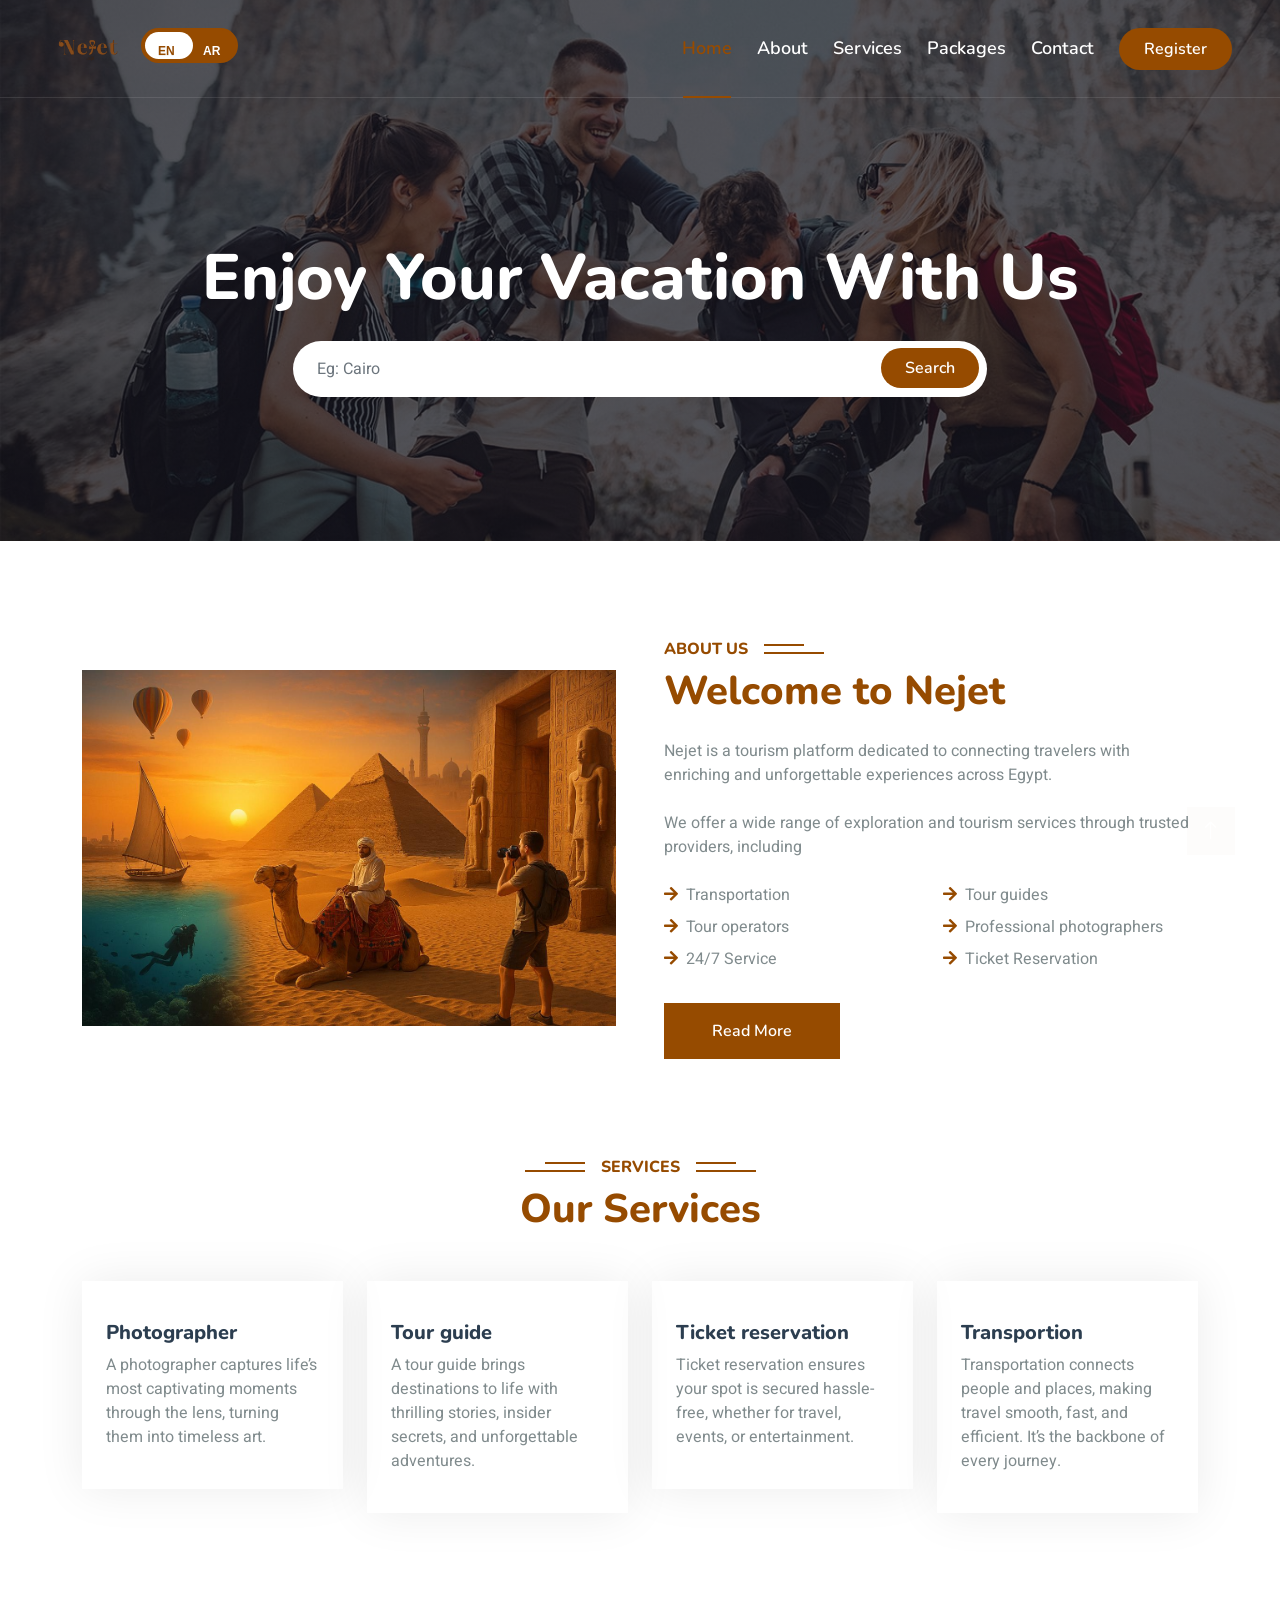
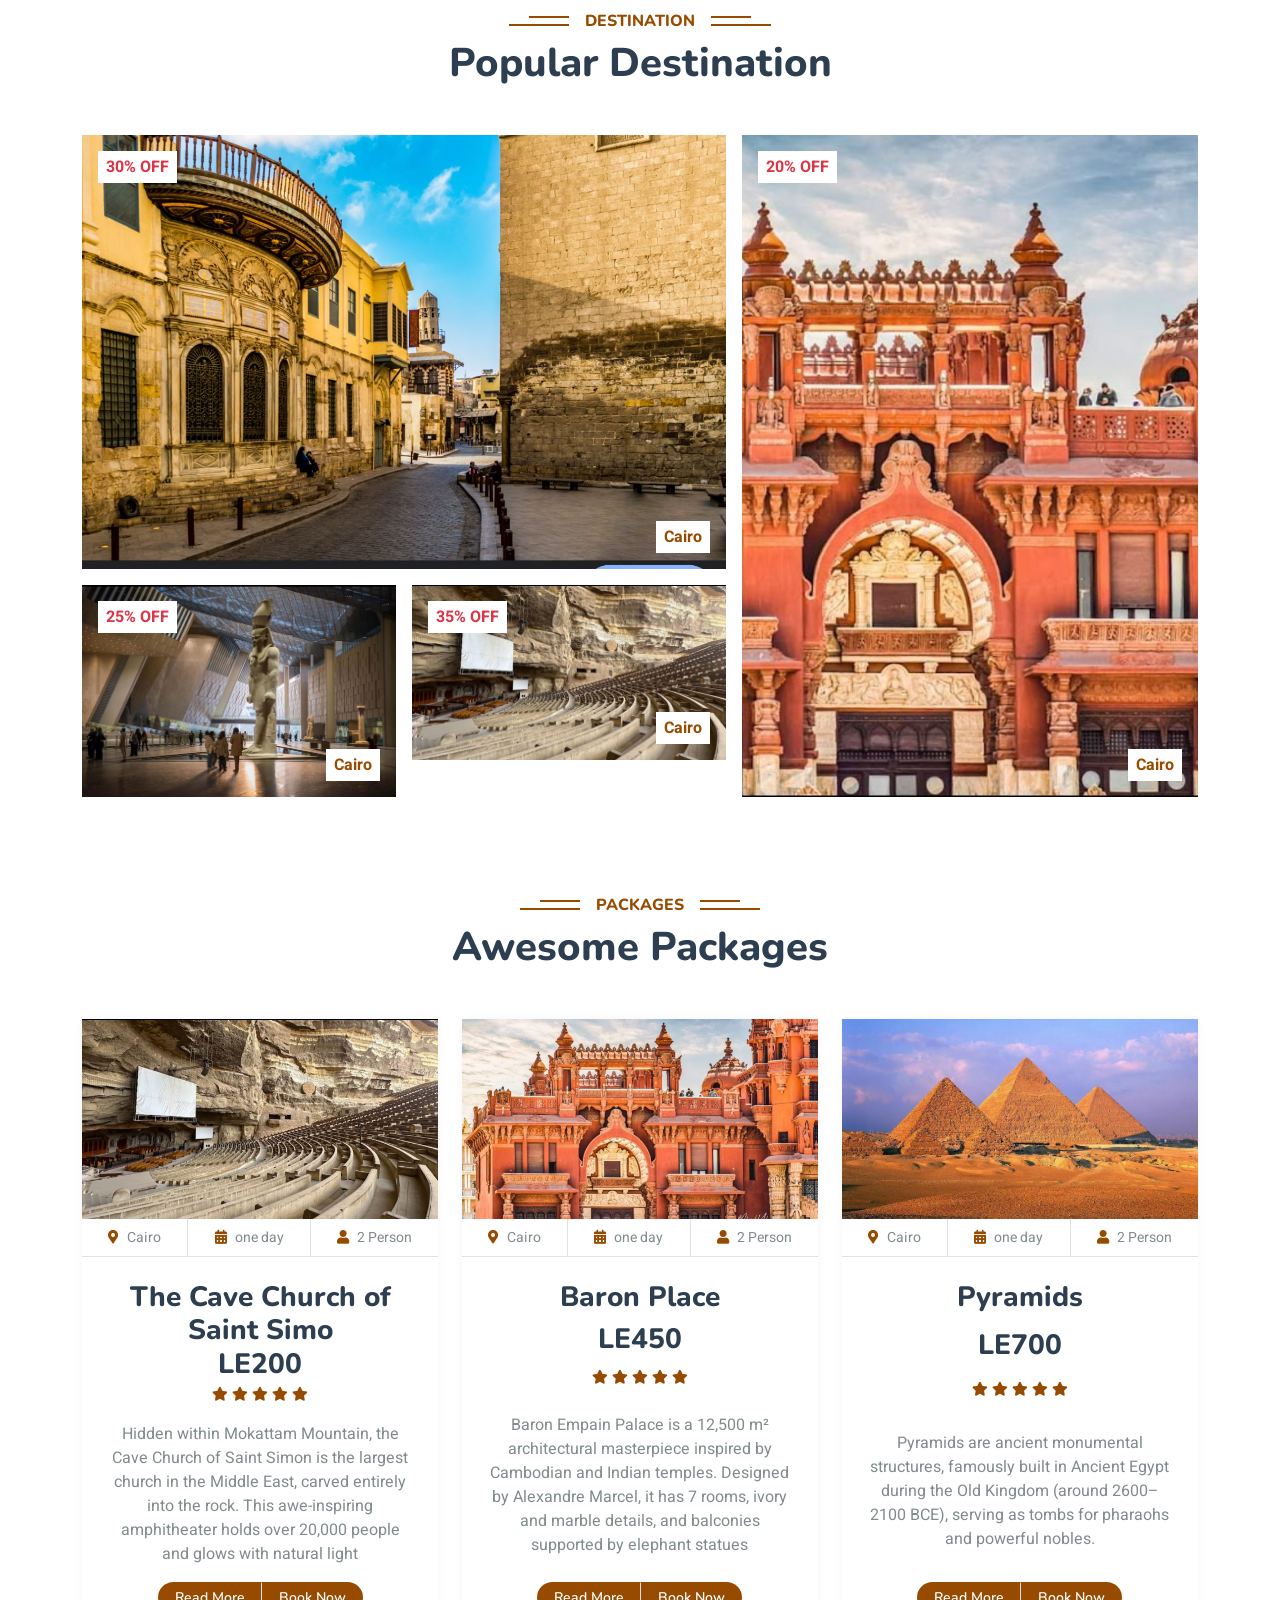
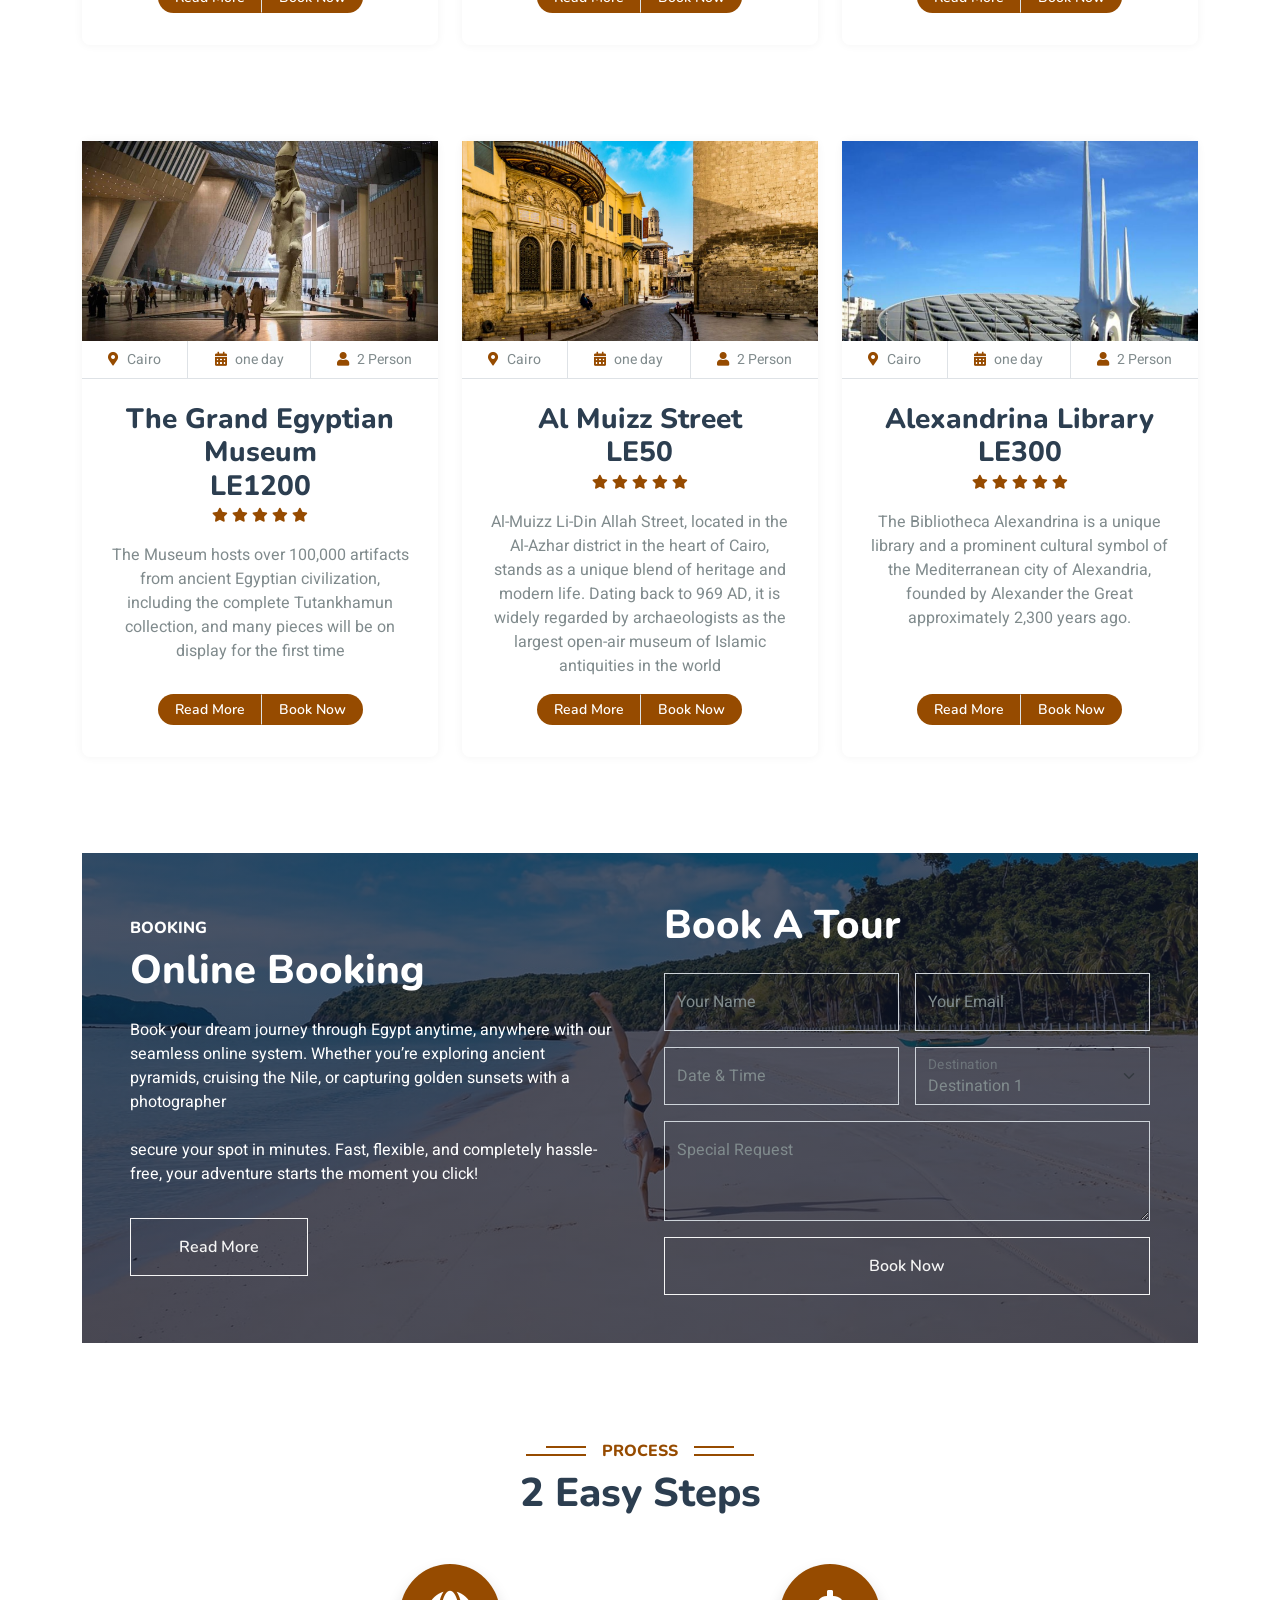
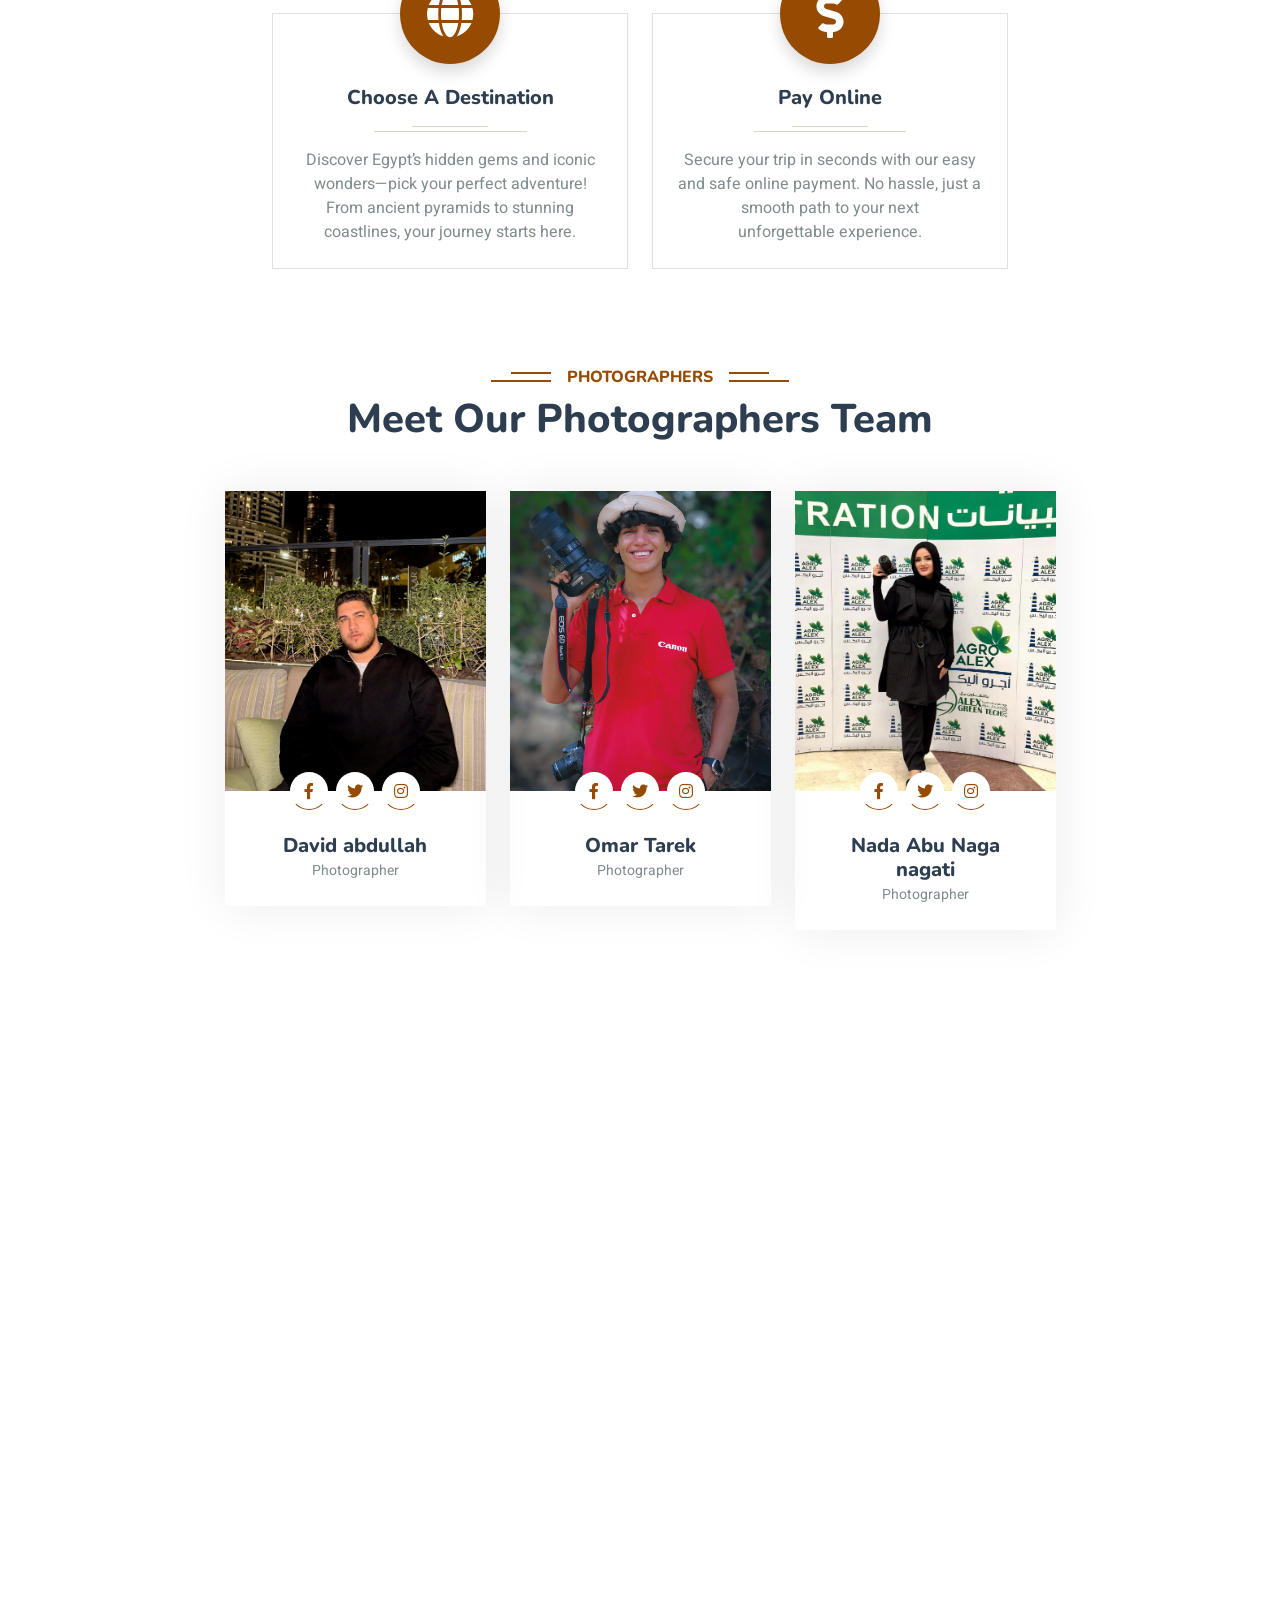
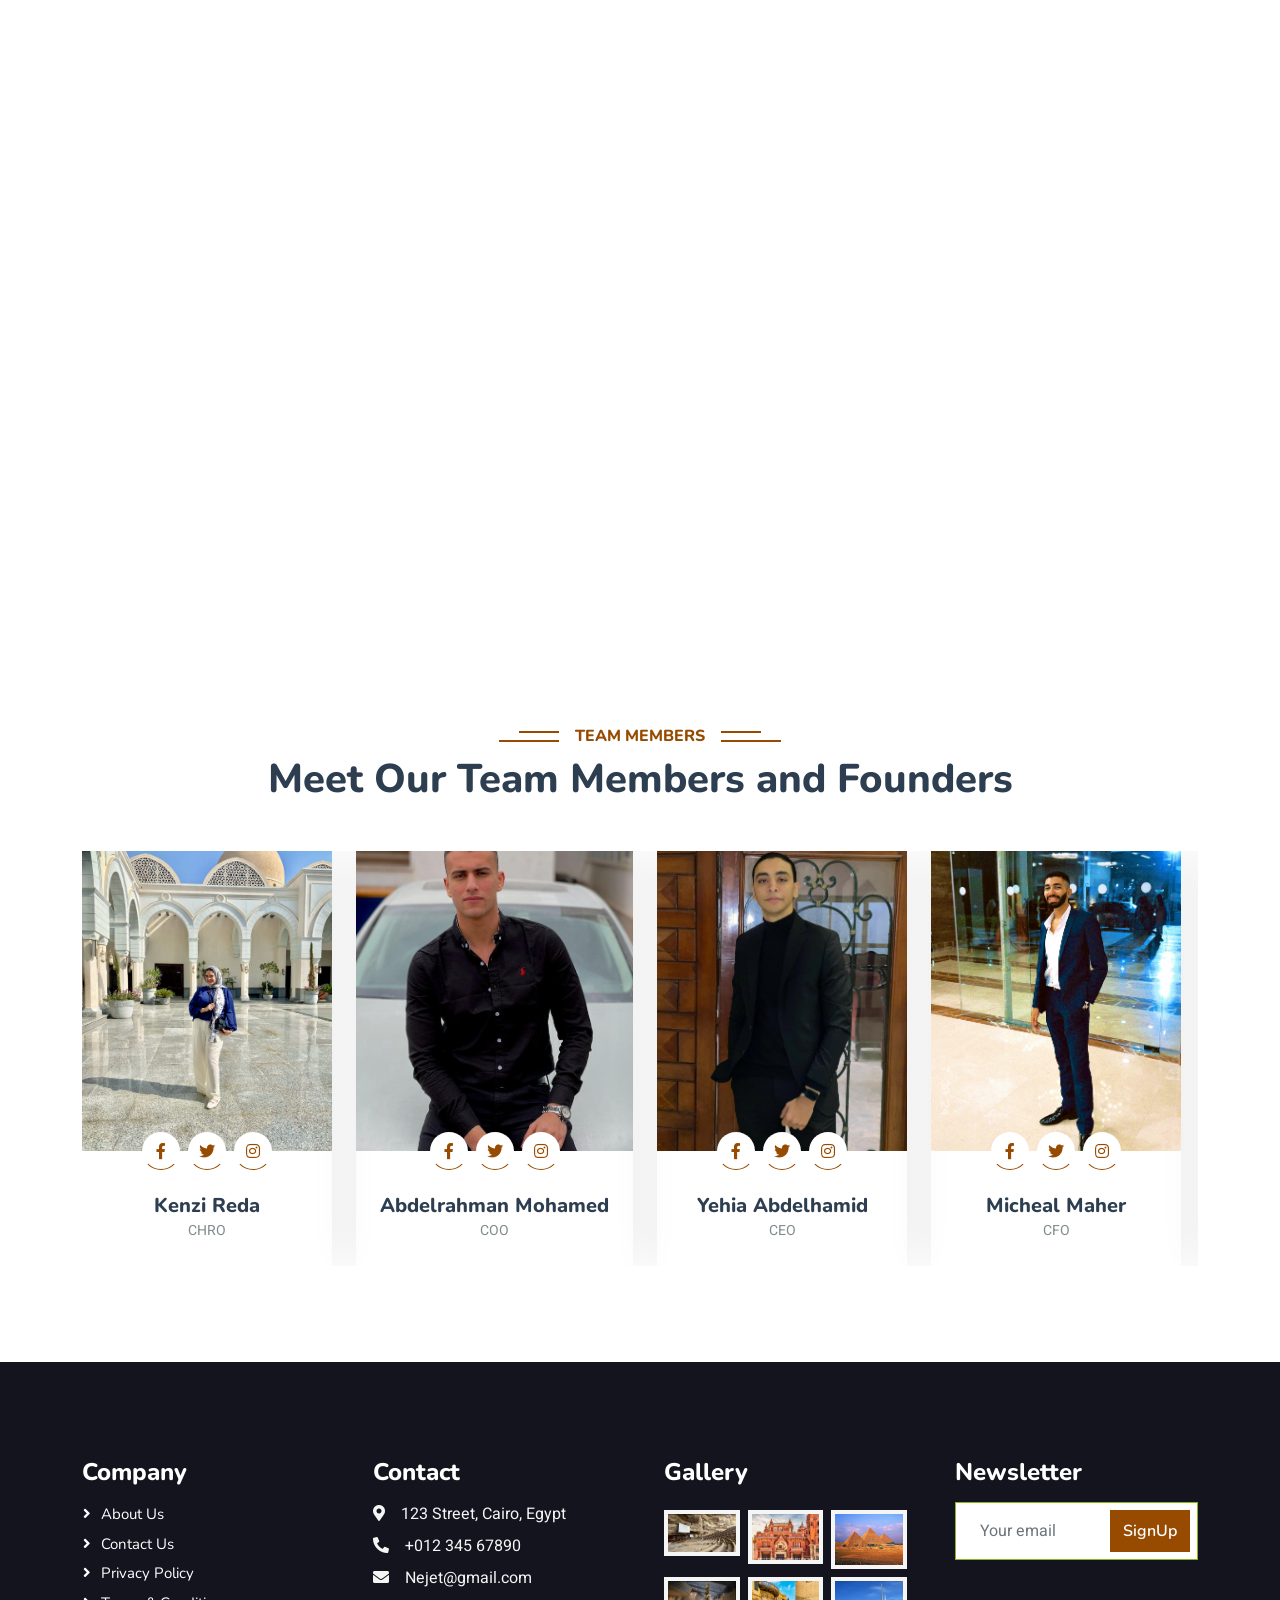
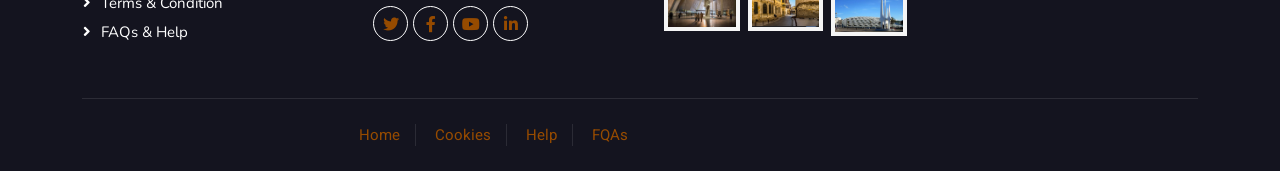
==== commit 4291fbd7: "Update index.html" ====
--- a/index.html
+++ b/index.html
@@ -624,7 +624,7 @@
                         <a class="btn btn-square mx-1" href="#"><i class="fab fa-instagram"></i></a>
                     </div>
                     <div class="text-center p-4">
-                        <h5 class="mb-0">Ahmed Mohamed</h5>
+                        <h5 class="mb-0">David abdullah</h5>
                         <small>Photographer</small>
                     </div>
                 </div>
@@ -1029,4 +1029,4 @@
     <script src="js/main.js"></script>
 </body>
 
-</html>+</html>
--- a/css/style.css
+++ b/css/style.css
@@ -583,7 +583,8 @@
   }
   
   .kemet-btn:hover {
-    background-color: #7b3f00;
+    background-color: #964B00; /* Keep the same color */
+    color: white;              /* Optional: keep text color the same */
   }
   
 
@@ -784,7 +785,7 @@
     --check-border-width: 7px;
     --check-height: 24px;
     --check-width: 12px;
-    --check-color: #78b13f;
+    --check-color: #964B00;
   
     text-align: center;
     font-family: Arial, sans-serif;
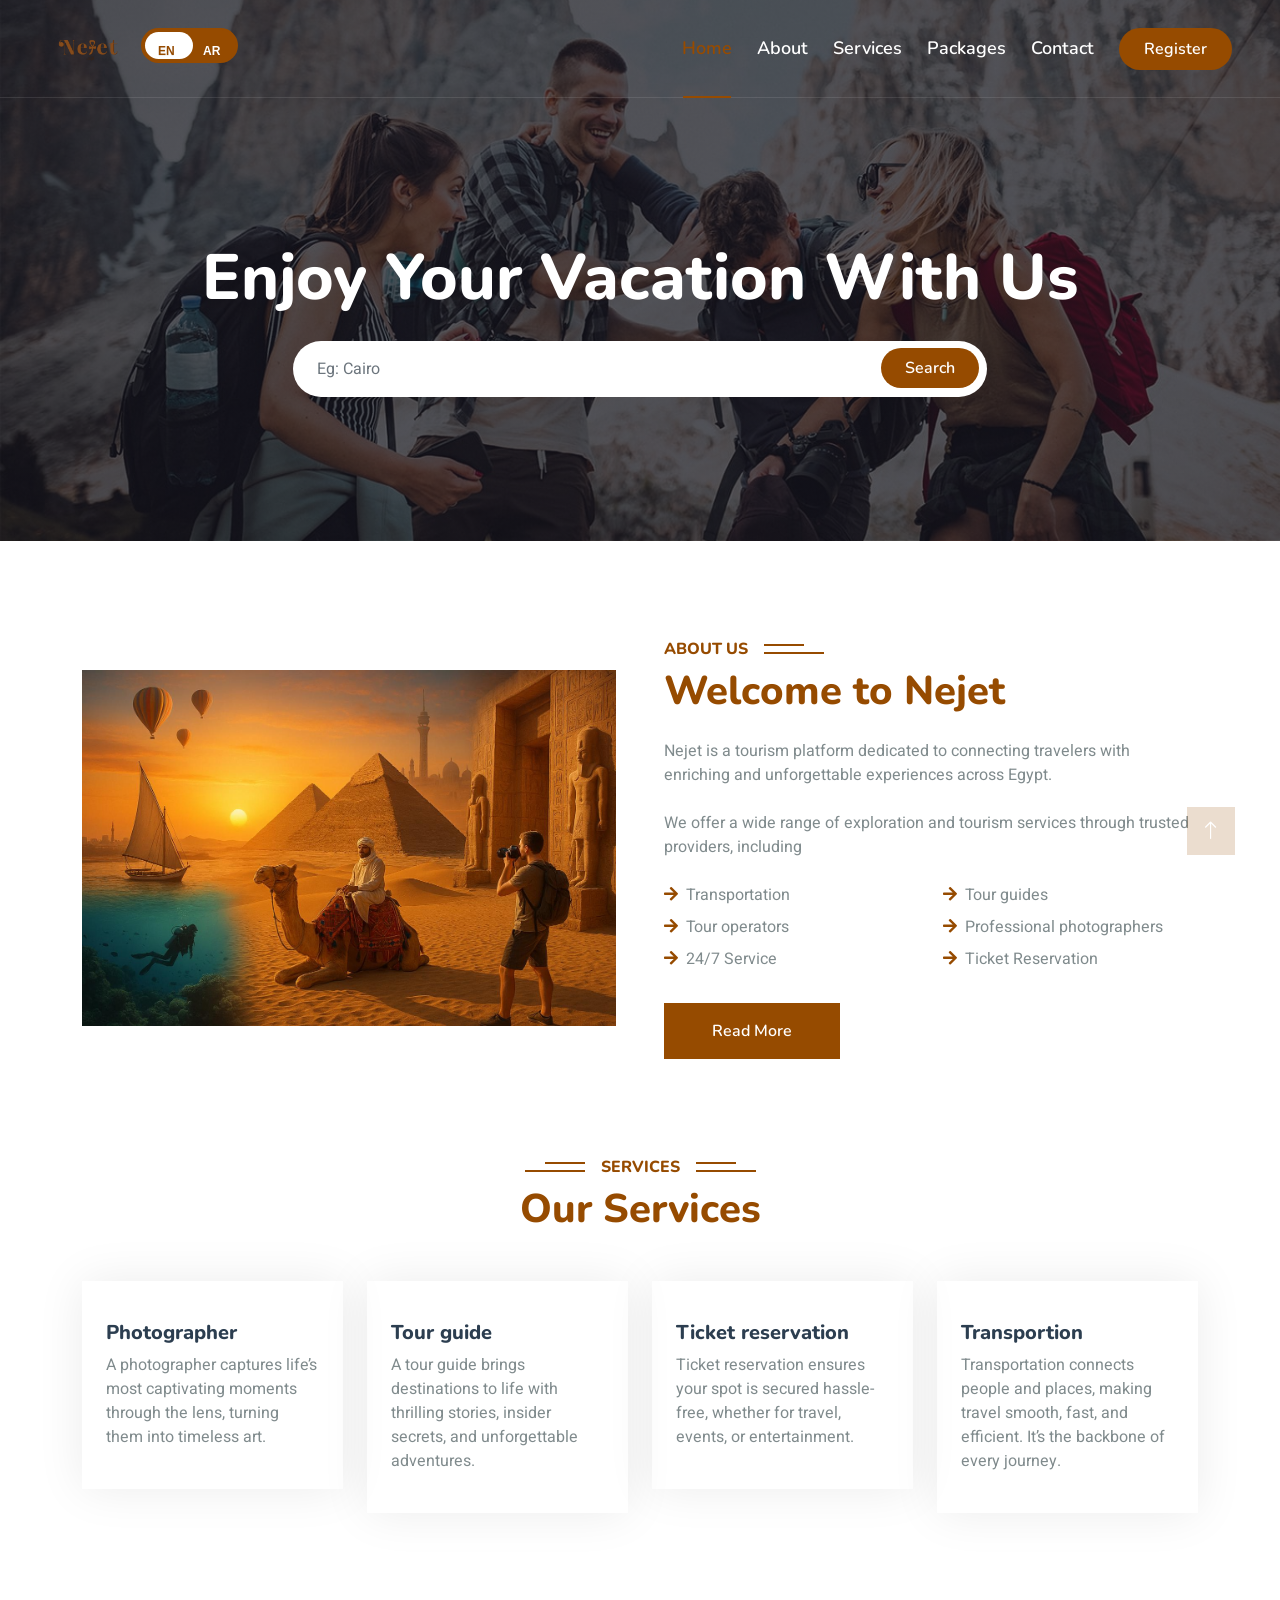
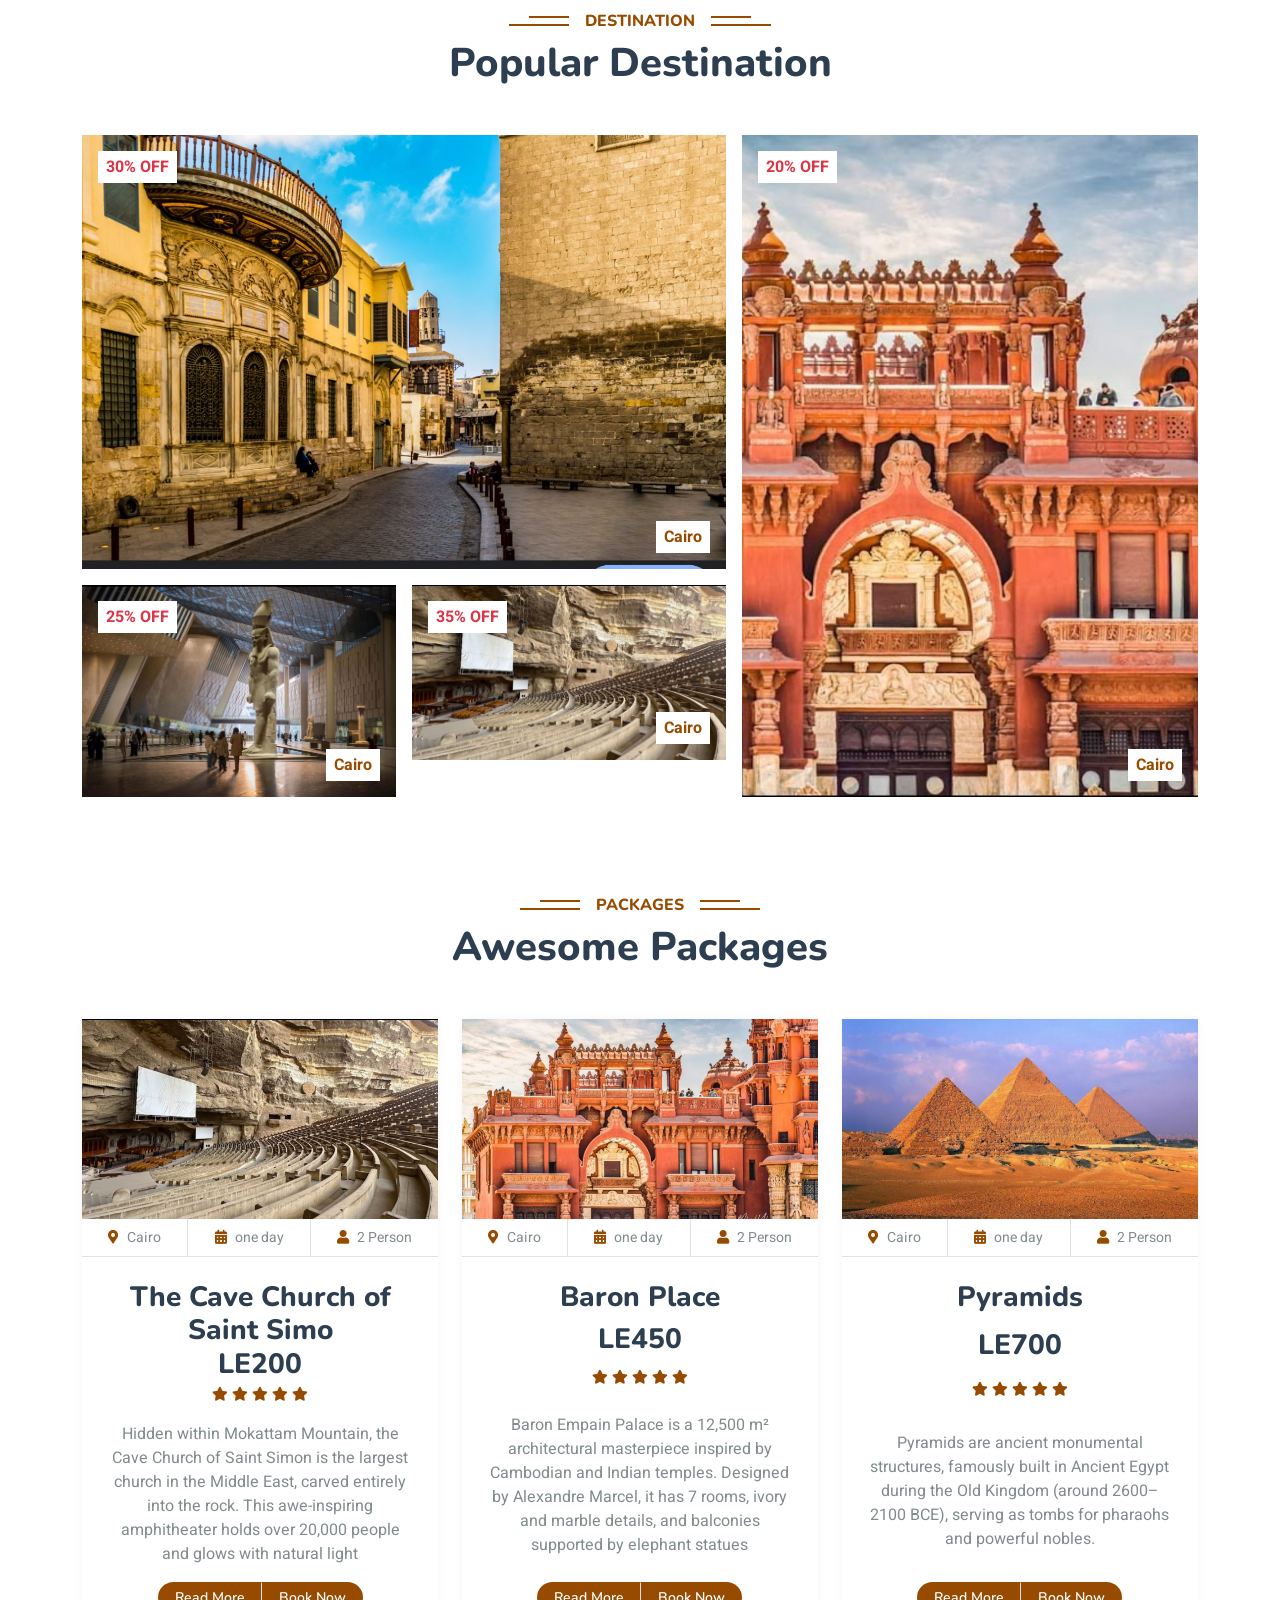
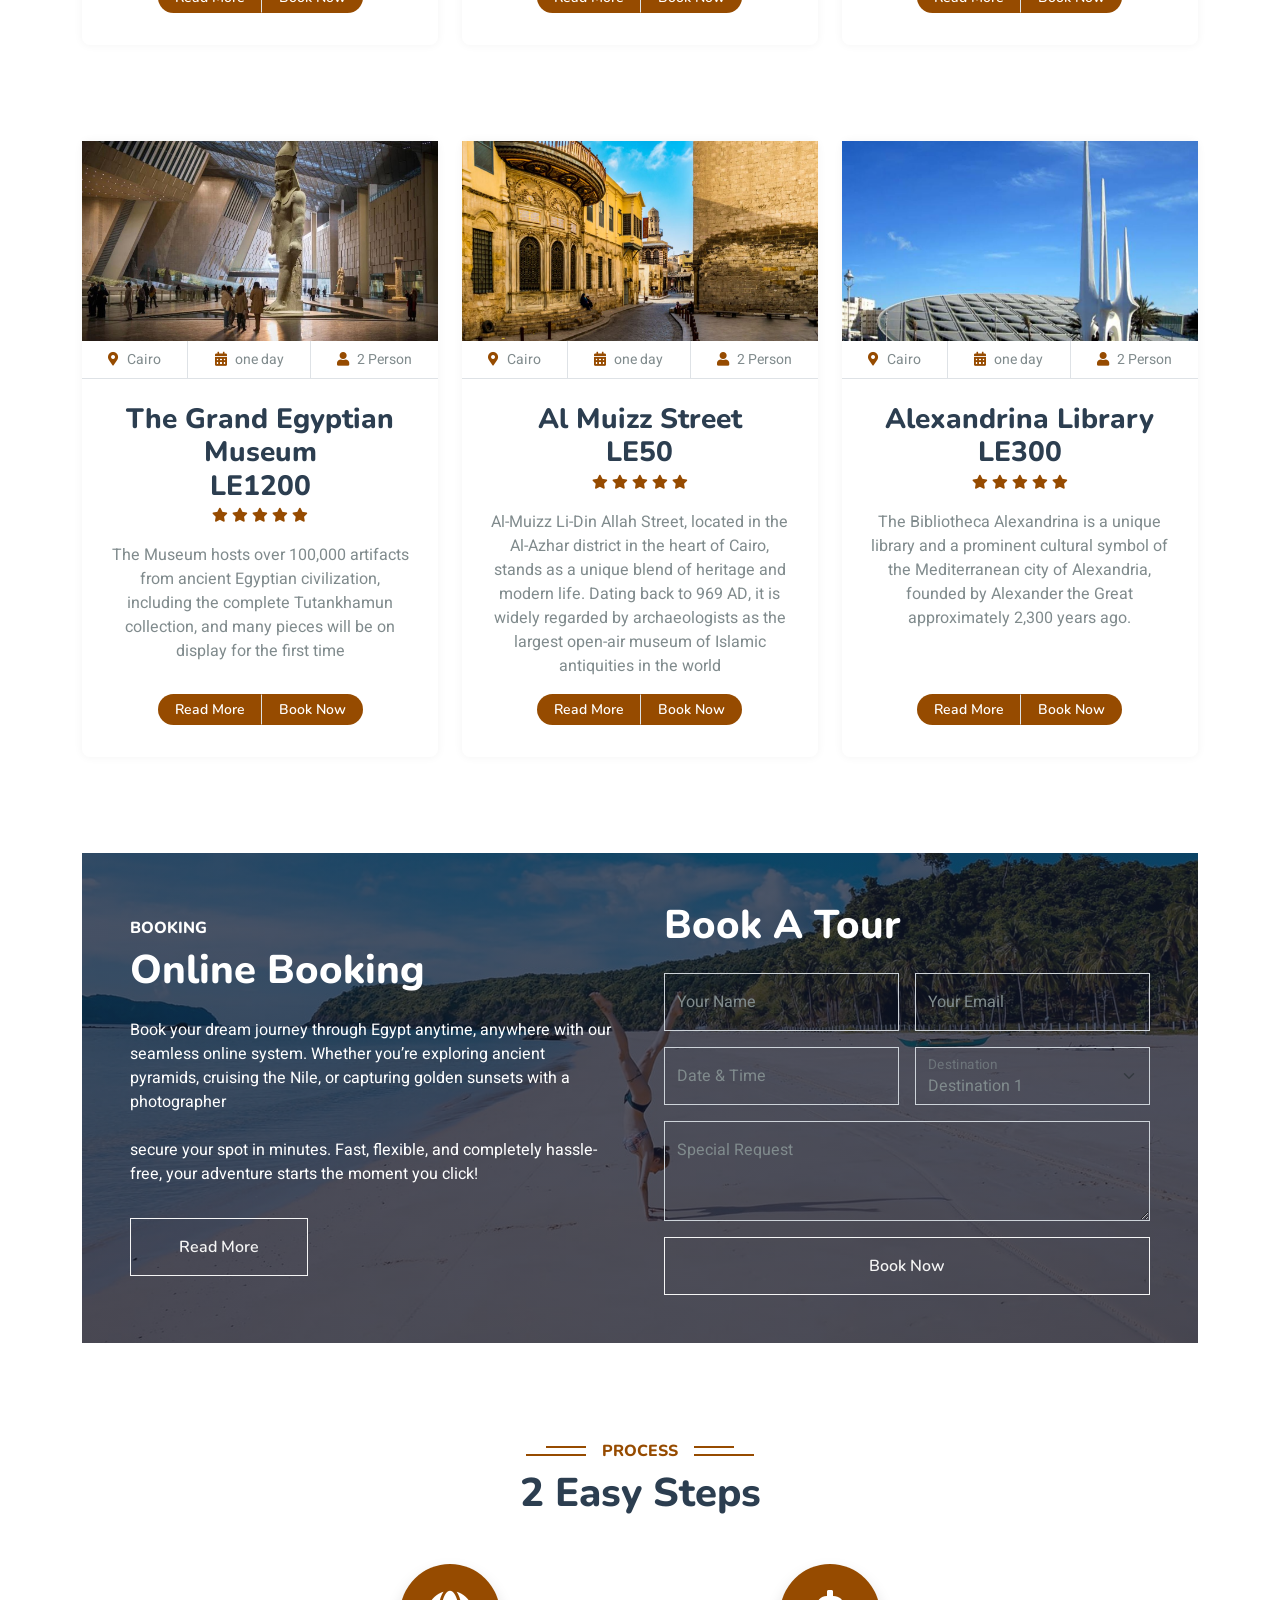
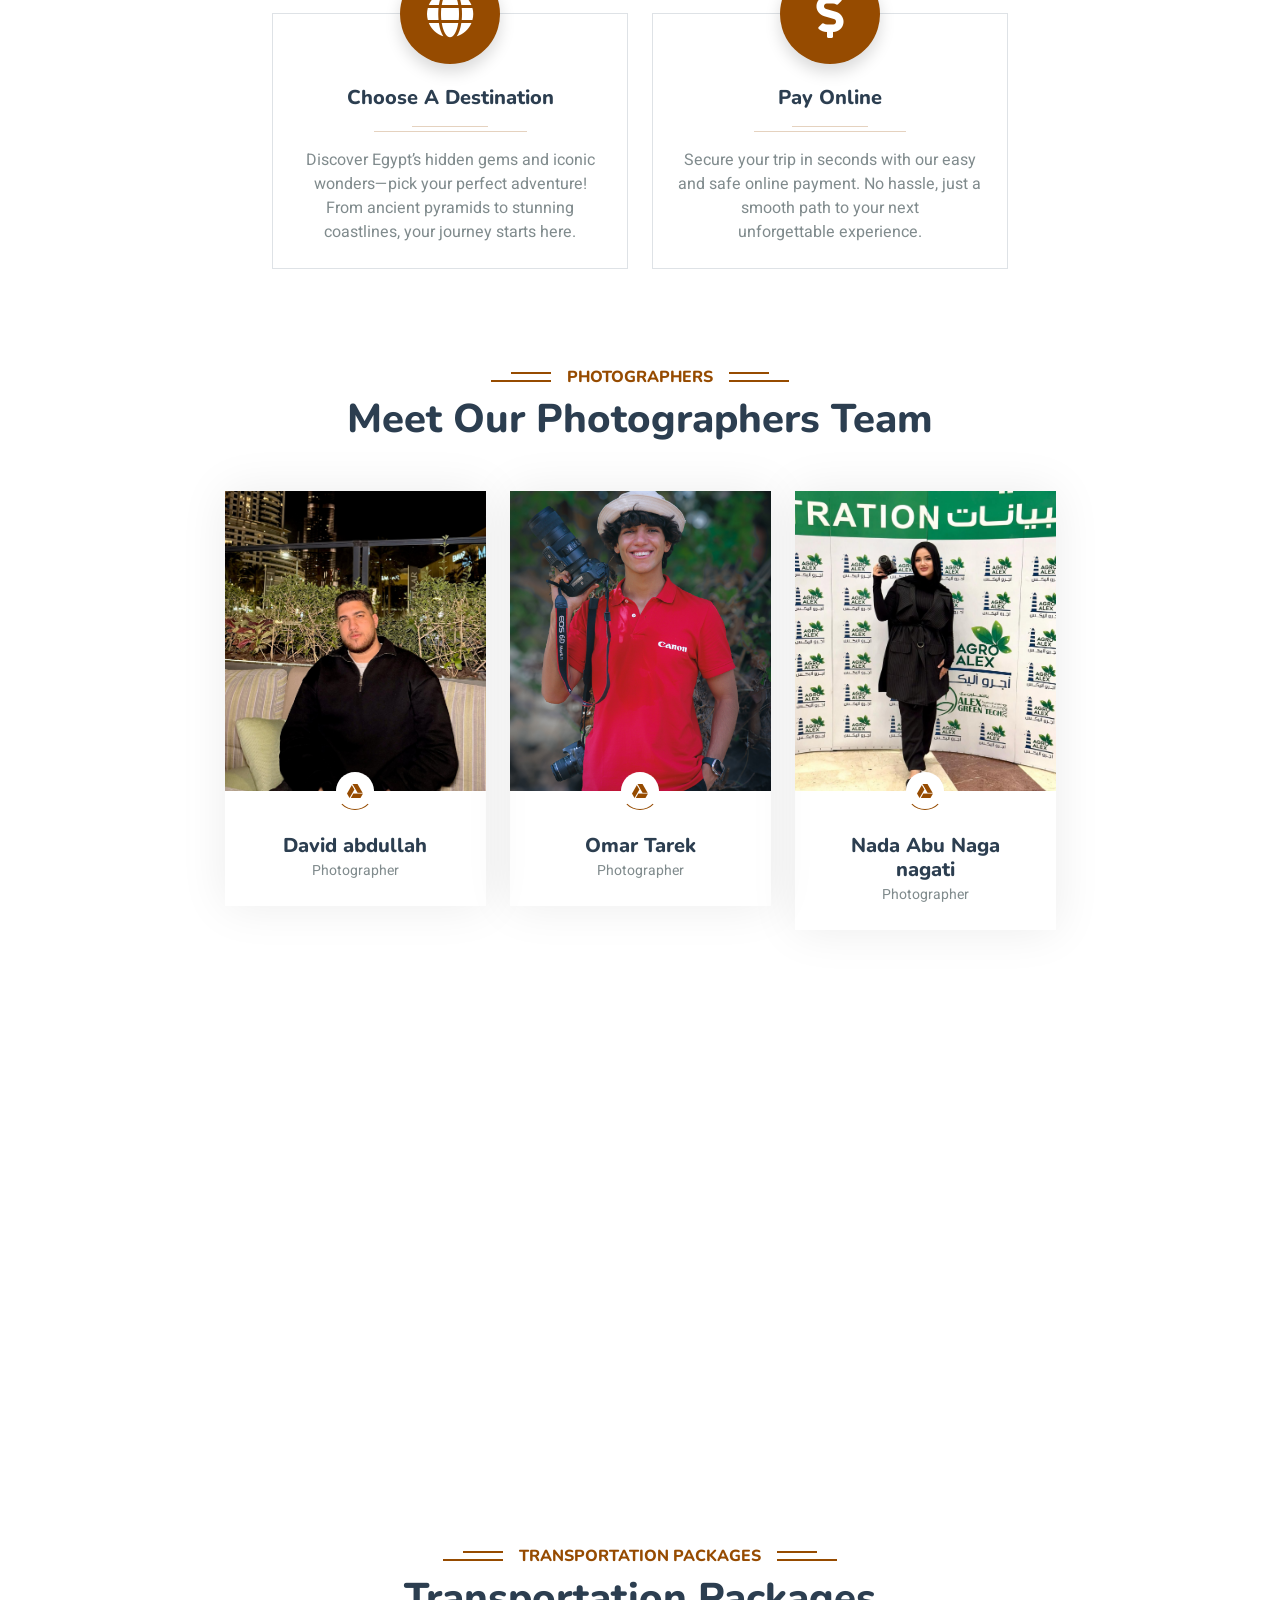
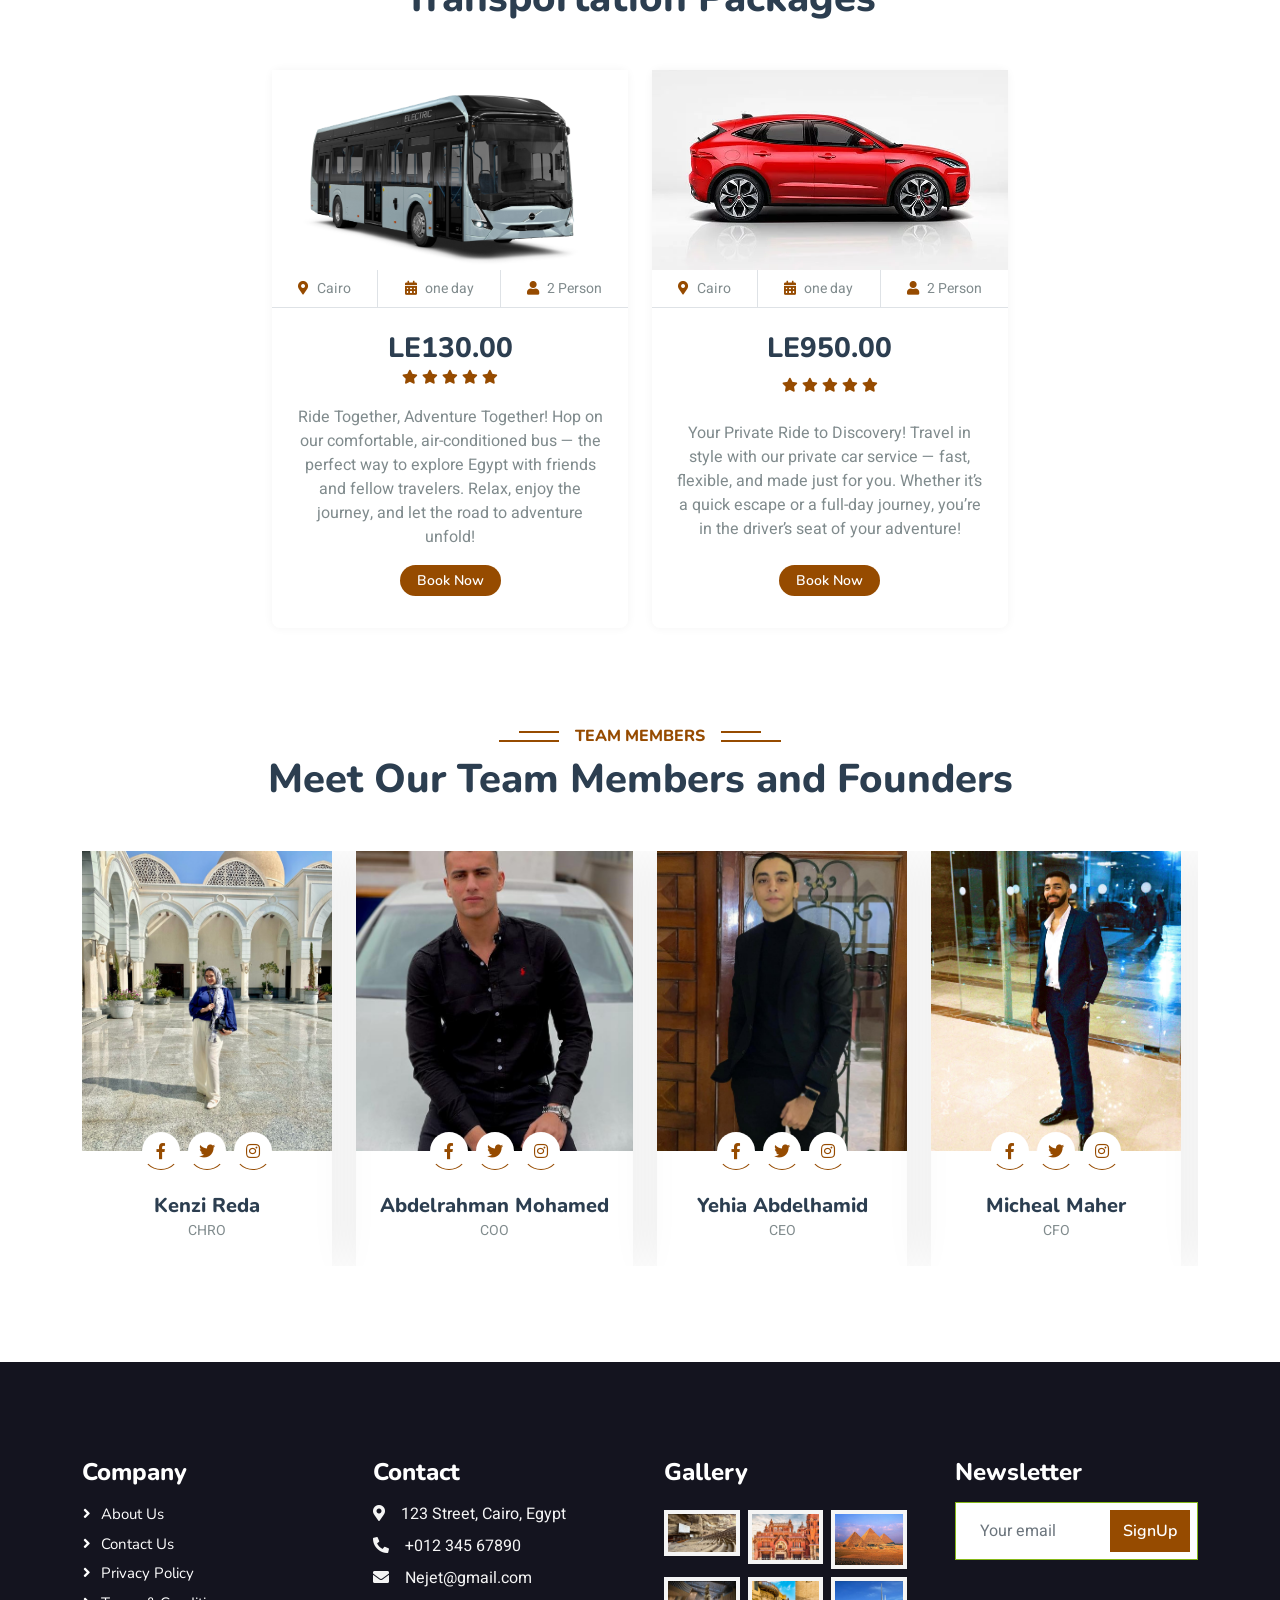
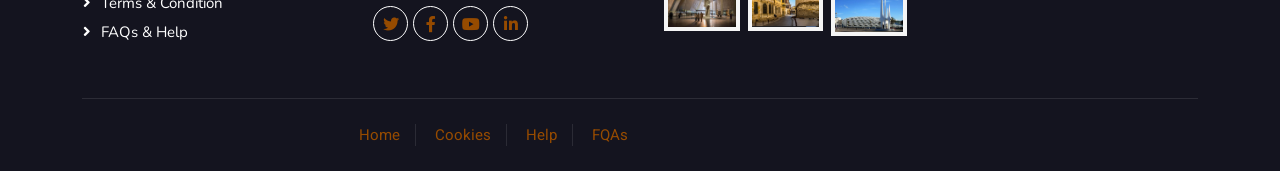
==== commit b3b19c6b: "Update index.html" ====
--- a/index.html
+++ b/index.html
@@ -19,6 +19,8 @@
     <!-- Icon Font Stylesheet -->
     <link href="https://cdnjs.cloudflare.com/ajax/libs/font-awesome/5.10.0/css/all.min.css" rel="stylesheet">
     <link href="https://cdn.jsdelivr.net/npm/bootstrap-icons@1.4.1/font/bootstrap-icons.css" rel="stylesheet">
+    
+    <link rel="stylesheet" href="https://cdnjs.cloudflare.com/ajax/libs/font-awesome/5.15.4/css/all.min.css">
 
     <!-- Libraries Stylesheet -->
     <link href="lib/animate/animate.min.css" rel="stylesheet">
@@ -618,11 +620,9 @@
                     <div class="overflow-hidden" style="height: 300px;">
                         <img class="img-fluid w-100 h-100" style="object-fit: cover;" src="./Pone.jpg" alt="">
                     </div>
-                    <div class="position-relative d-flex justify-content-center" style="margin-top: -19px;">
-                        <a class="btn btn-square mx-1" href="#"><i class="fab fa-facebook-f"></i></a>
-                        <a class="btn btn-square mx-1" href="#"><i class="fab fa-twitter"></i></a>
-                        <a class="btn btn-square mx-1" href="#"><i class="fab fa-instagram"></i></a>
-                    </div>
+                   <div class="position-relative d-flex justify-content-center" style="margin-top: -19px;">
+    <a class="btn btn-square mx-1" href="#"><i class="fab fa-google-drive"></i></a>
+</div>
                     <div class="text-center p-4">
                         <h5 class="mb-0">David abdullah</h5>
                         <small>Photographer</small>
@@ -634,11 +634,9 @@
                     <div class="overflow-hidden" style="height: 300px;">
                         <img class="img-fluid w-100 h-100" style="object-fit: cover;" src="./Pthree.jpg" alt="">
                     </div>
-                    <div class="position-relative d-flex justify-content-center" style="margin-top: -19px;">
-                        <a class="btn btn-square mx-1" href="#"><i class="fab fa-facebook-f"></i></a>
-                        <a class="btn btn-square mx-1" href="#"><i class="fab fa-twitter"></i></a>
-                        <a class="btn btn-square mx-1" href="#"><i class="fab fa-instagram"></i></a>
-                    </div>
+                   <div class="position-relative d-flex justify-content-center" style="margin-top: -19px;">
+    <a class="btn btn-square mx-1" href="#"><i class="fab fa-google-drive"></i></a>
+</div>
                     <div class="text-center p-4">
                         <h5 class="mb-0">Omar Tarek</h5>
                         <small>Photographer</small>
@@ -650,11 +648,9 @@
                     <div class="overflow-hidden" style="height: 300px;">
                         <img class="img-fluid w-100 h-100" style="object-fit: cover;" src="./Ptwo.jpg" alt="">
                     </div>
-                    <div class="position-relative d-flex justify-content-center" style="margin-top: -19px;">
-                        <a class="btn btn-square mx-1" href="#"><i class="fab fa-facebook-f"></i></a>
-                        <a class="btn btn-square mx-1" href="#"><i class="fab fa-twitter"></i></a>
-                        <a class="btn btn-square mx-1" href="#"><i class="fab fa-instagram"></i></a>
-                    </div>
+                   <div class="position-relative d-flex justify-content-center" style="margin-top: -19px;">
+    <a class="btn btn-square mx-1" href="#"><i class="fab fa-google-drive"></i></a>
+</div>
                     <div class="text-center p-4">
                         <h5 class="mb-0">Nada Abu Naga nagati</h5>
                         <small>Photographer</small>
@@ -681,9 +677,7 @@
                         <img class="img-fluid" src="./Tone.jpg" alt="">
                     </div>
                     <div class="position-relative d-flex justify-content-center" style="margin-top: -19px;">
-                        <a class="btn btn-square mx-1" href=""><i class="fab fa-facebook-f"></i></a>
-                        <a class="btn btn-square mx-1" href=""><i class="fab fa-twitter"></i></a>
-                        <a class="btn btn-square mx-1" href=""><i class="fab fa-instagram"></i></a>
+                        <a class="btn btn-square mx-1" href="#"><i class="fab fa-google-drive"></i></a>
                     </div>
                     <div class="text-center p-4">
                         <h5 class="mb-0">Mazen</h5>
@@ -702,9 +696,7 @@
                         <img class="img-fluid" src="./ttwo.jpg" alt="">
                     </div>
                     <div class="position-relative d-flex justify-content-center" style="margin-top: -19px;">
-                        <a class="btn btn-square mx-1" href=""><i class="fab fa-facebook-f"></i></a>
-                        <a class="btn btn-square mx-1" href=""><i class="fab fa-twitter"></i></a>
-                        <a class="btn btn-square mx-1" href=""><i class="fab fa-instagram"></i></a>
+                        <a class="btn btn-square mx-1" href="#"><i class="fab fa-google-drive"></i></a>
                     </div>
                     <div class="text-center p-4">
                         <h5 class="mb-0">Hytham</h5>
@@ -722,9 +714,7 @@
                         <img class="img-fluid" src="./tthree.jpg" alt="">
                     </div>
                     <div class="position-relative d-flex justify-content-center" style="margin-top: -19px;">
-                        <a class="btn btn-square mx-1" href=""><i class="fab fa-facebook-f"></i></a>
-                        <a class="btn btn-square mx-1" href=""><i class="fab fa-twitter"></i></a>
-                        <a class="btn btn-square mx-1" href=""><i class="fab fa-instagram"></i></a>
+                        <a class="btn btn-square mx-1" href="#"><i class="fab fa-google-drive"></i></a>
                     </div>
                     <div class="text-center p-4">
                         <h5 class="mb-0">Shadya</h5>
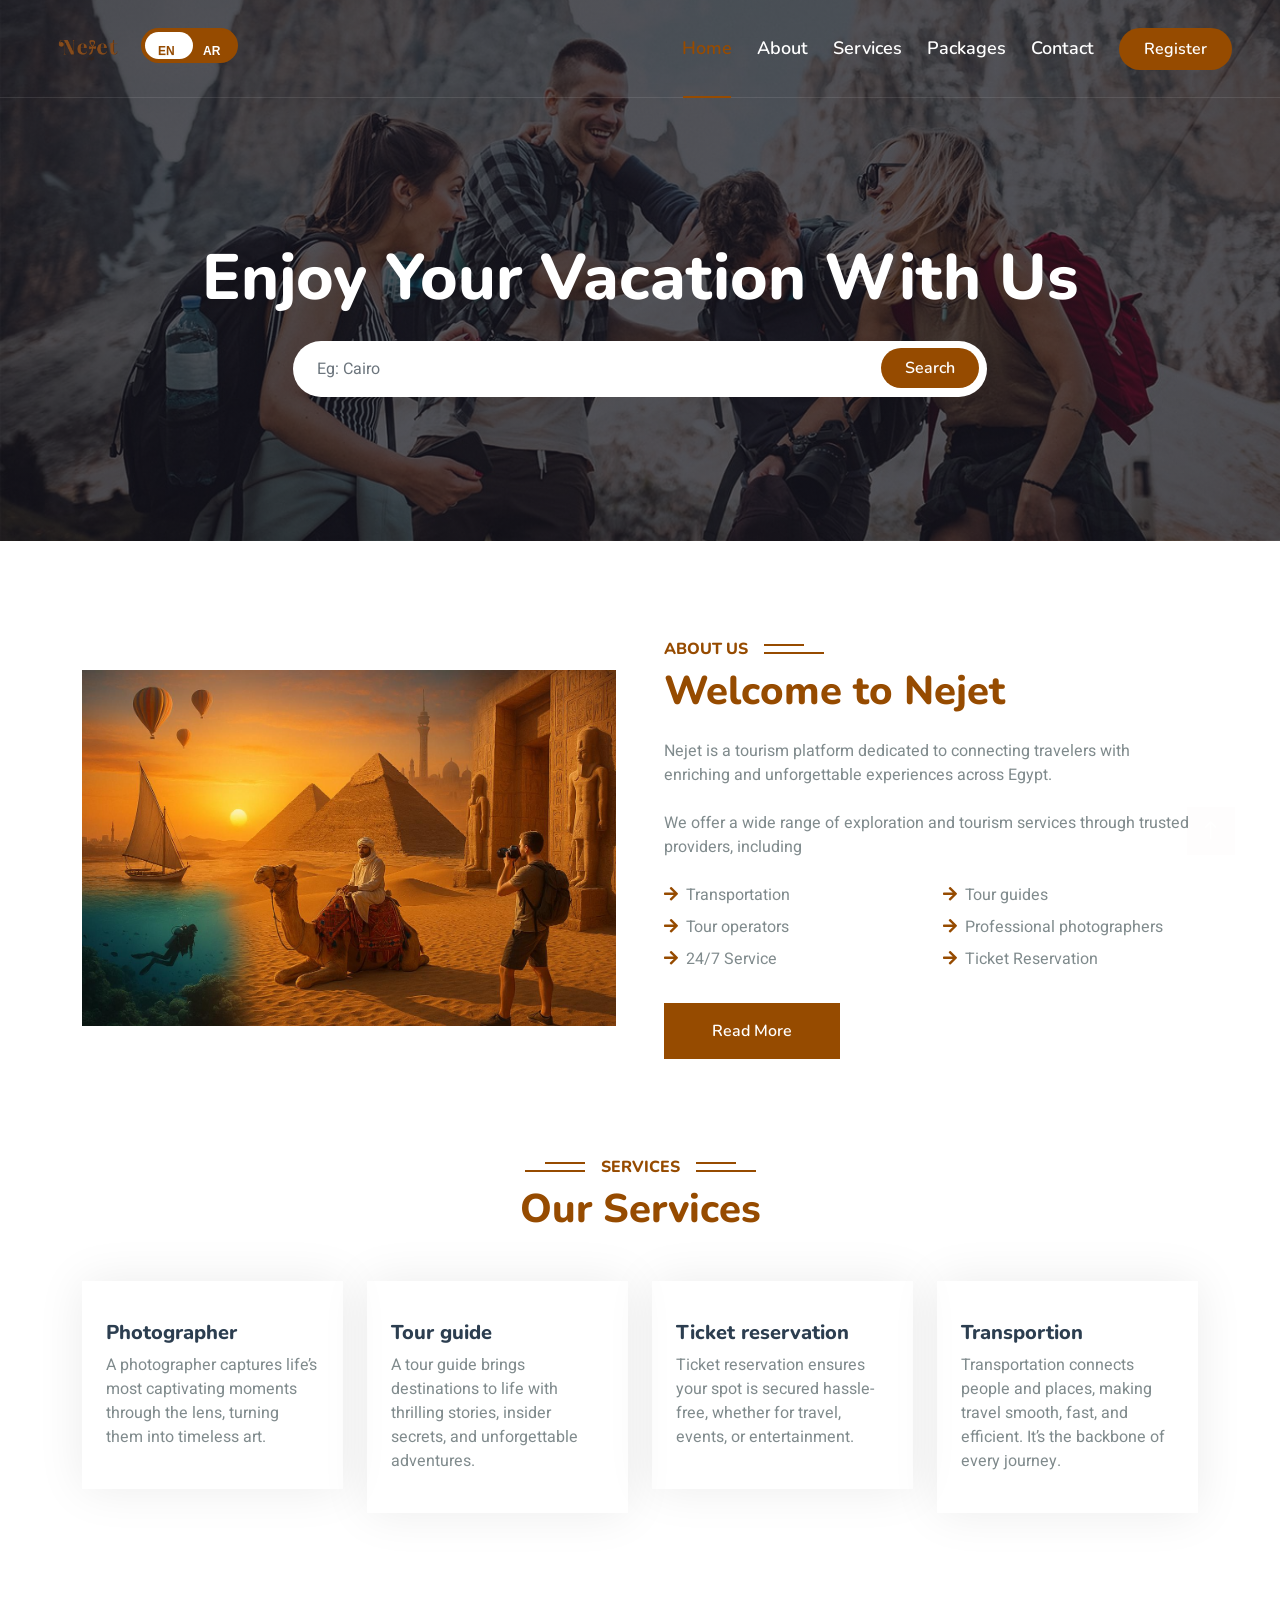
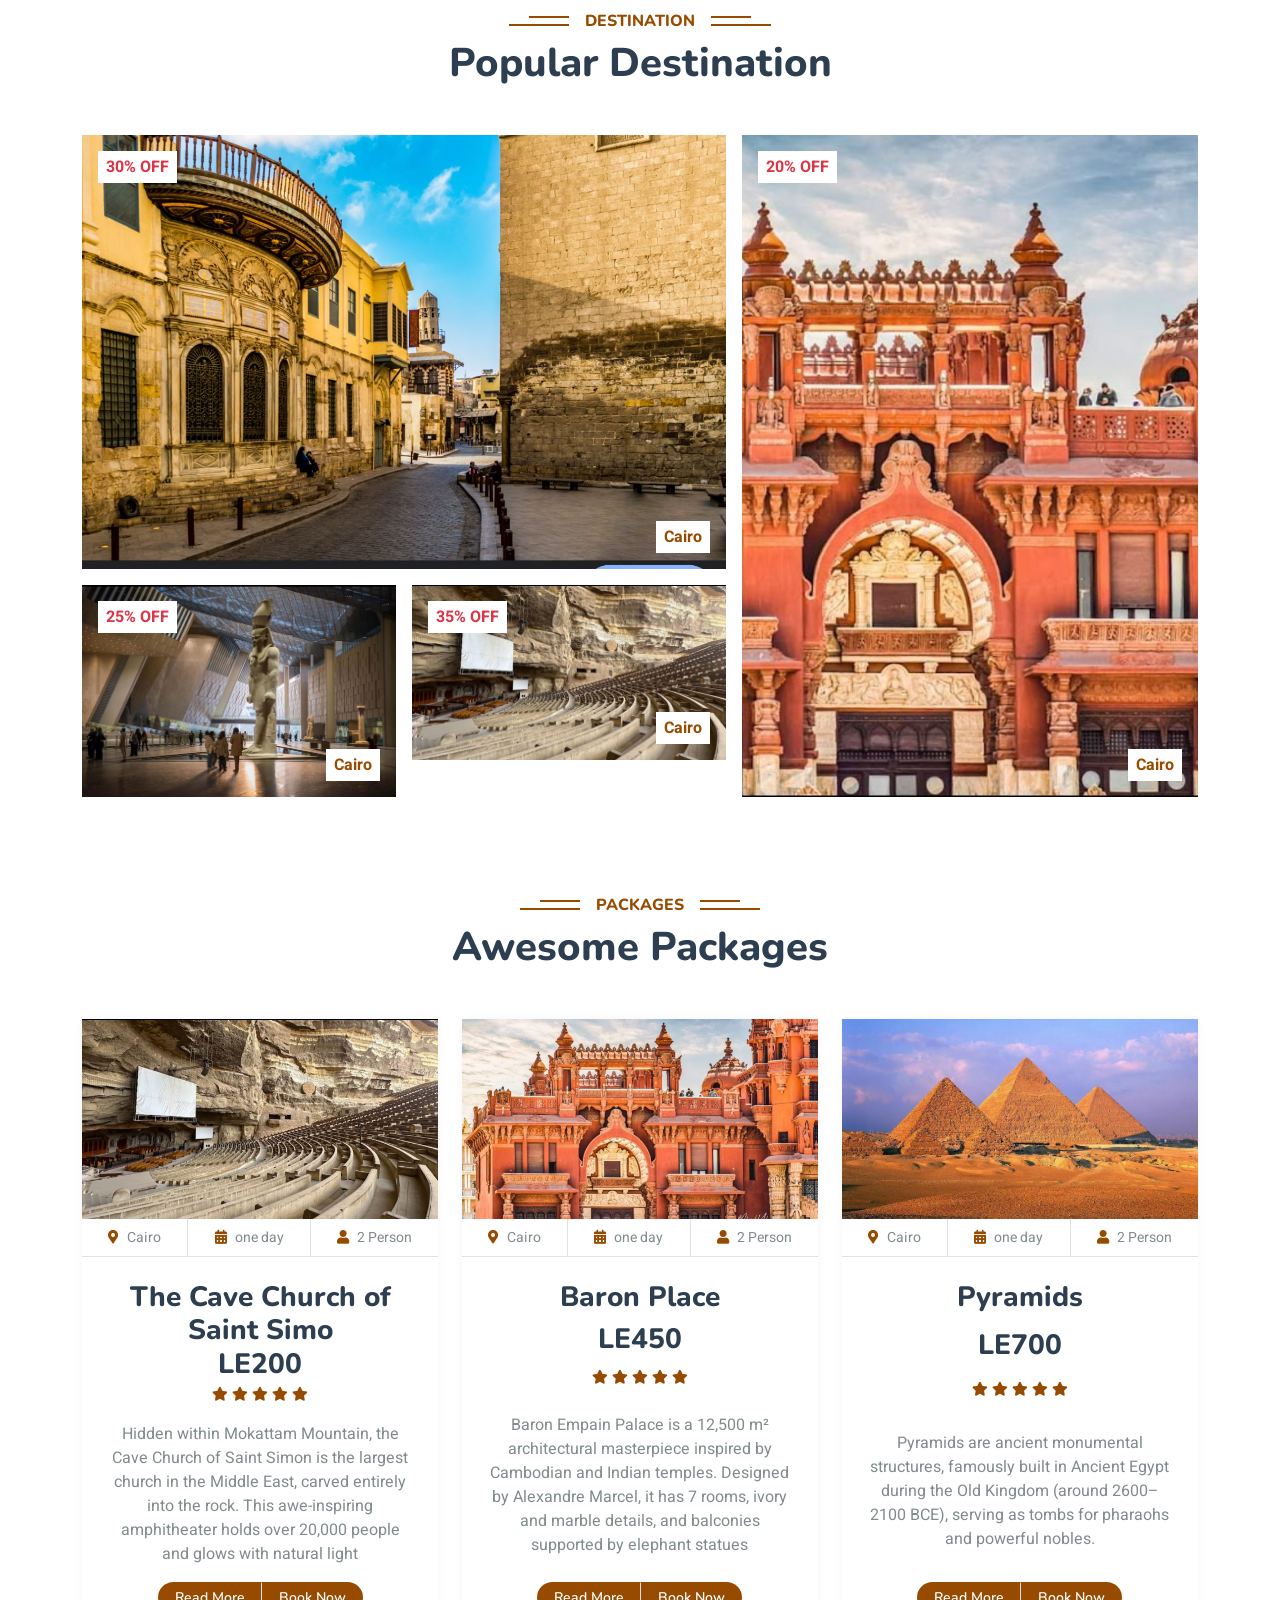
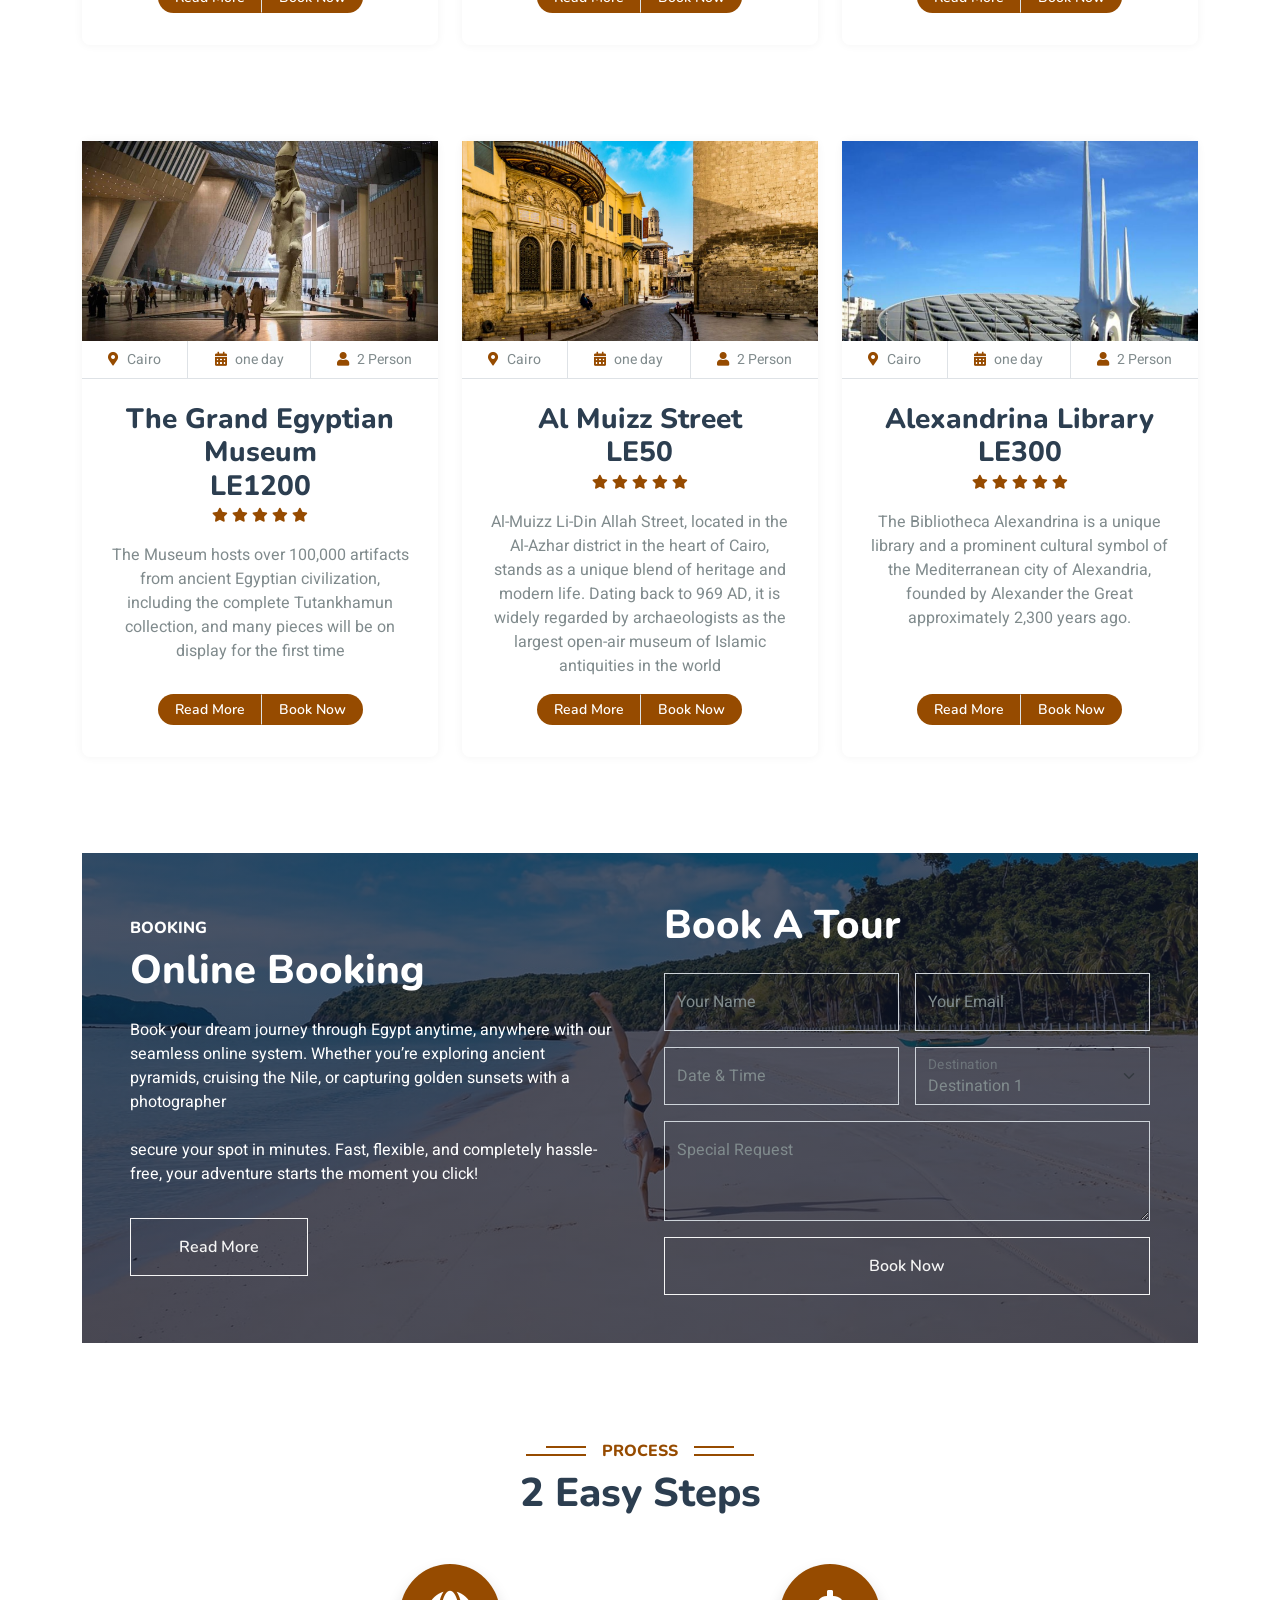
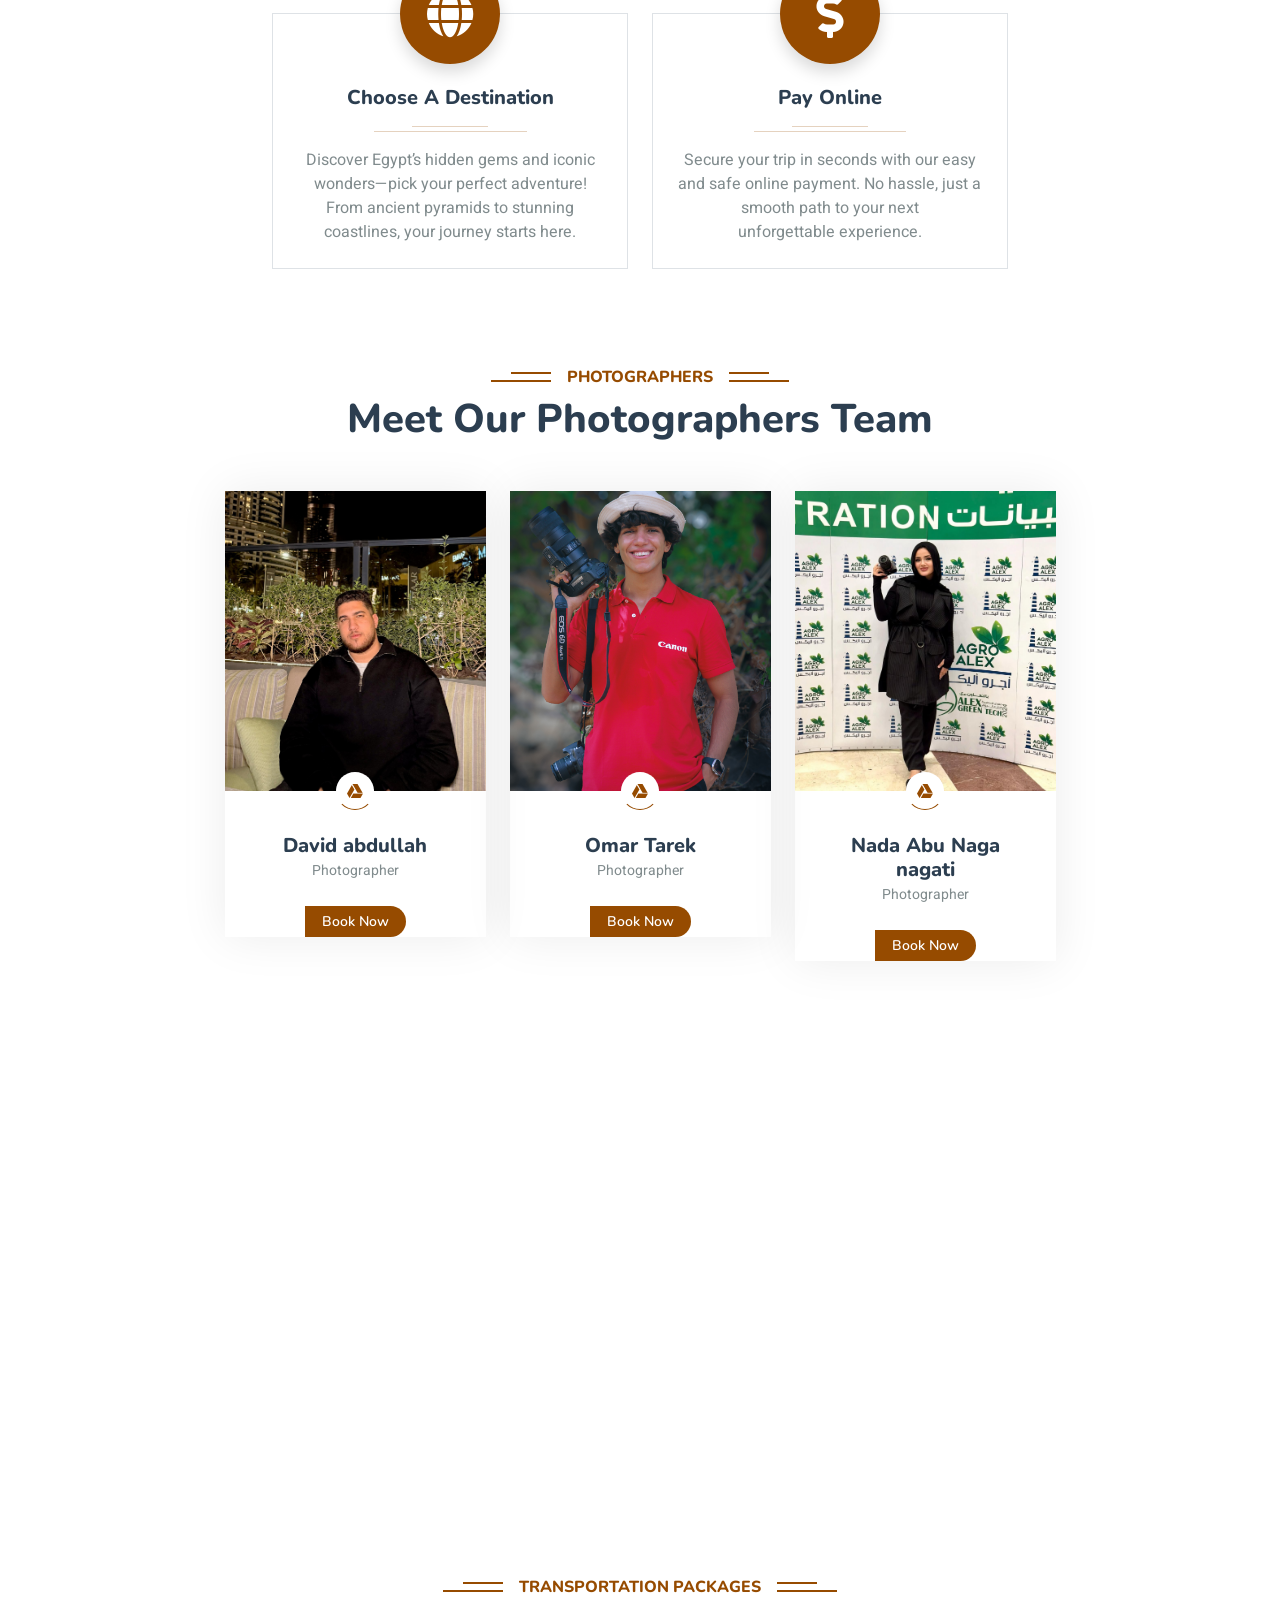
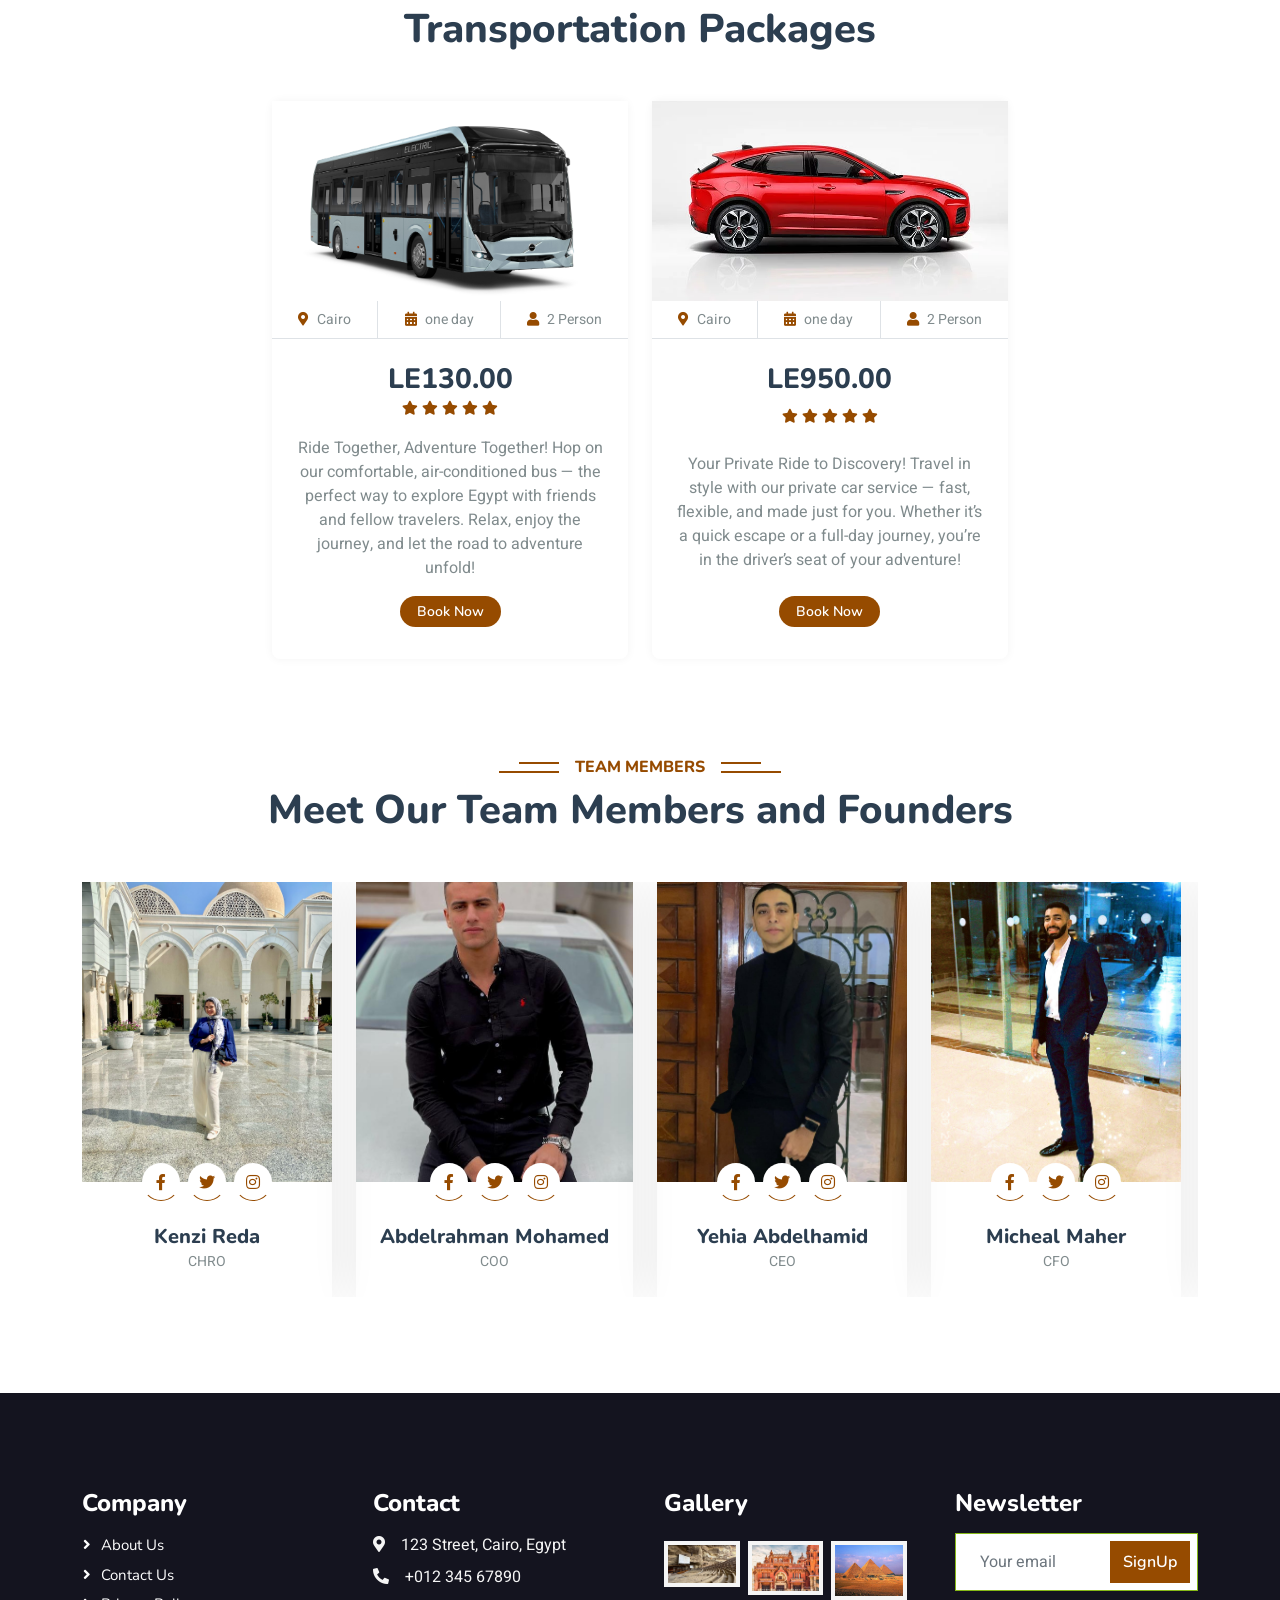
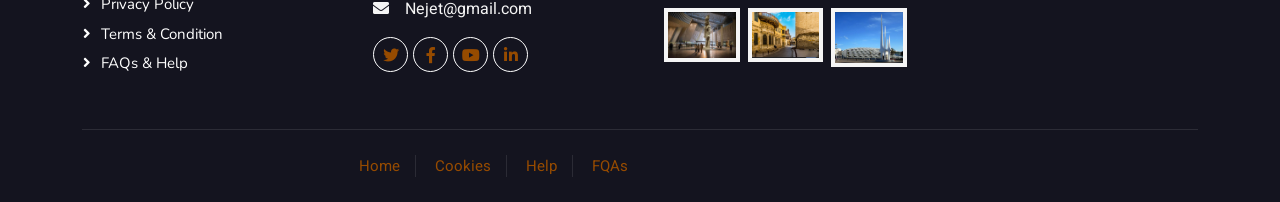
==== commit f82c1794: "Update index.html" ====
--- a/index.html
+++ b/index.html
@@ -627,6 +627,11 @@
                         <h5 class="mb-0">David abdullah</h5>
                         <small>Photographer</small>
                     </div>
+       <div>
+                    
+                        <a href="payment.html" class="btn btn-sm px-3" style="border-radius: 0 30px 30px 0; background-color: #964B00; color: #fff;">Book Now</a>
+
+                    </div>
                 </div>
             </div>
             <div class="col-lg-3 col-md-6 wow fadeInUp" data-wow-delay="0.3s">
@@ -640,7 +645,14 @@
                     <div class="text-center p-4">
                         <h5 class="mb-0">Omar Tarek</h5>
                         <small>Photographer</small>
-                    </div>
+                        
+                    </div>
+                    <div>
+                    
+                        <a href="payment.html" class="btn btn-sm px-3" style="border-radius: 0 30px 30px 0; background-color: #964B00; color: #fff;">Book Now</a>
+
+                    </div>
+
                 </div>
             </div>
             <div class="col-lg-3 col-md-6 wow fadeInUp" data-wow-delay="0.5s">
@@ -654,6 +666,11 @@
                     <div class="text-center p-4">
                         <h5 class="mb-0">Nada Abu Naga nagati</h5>
                         <small>Photographer</small>
+                    </div>
+          <div>
+                    
+                        <a href="payment.html" class="btn btn-sm px-3" style="border-radius: 0 30px 30px 0; background-color: #964B00; color: #fff;">Book Now</a>
+
                     </div>
                 </div>
             </div>
